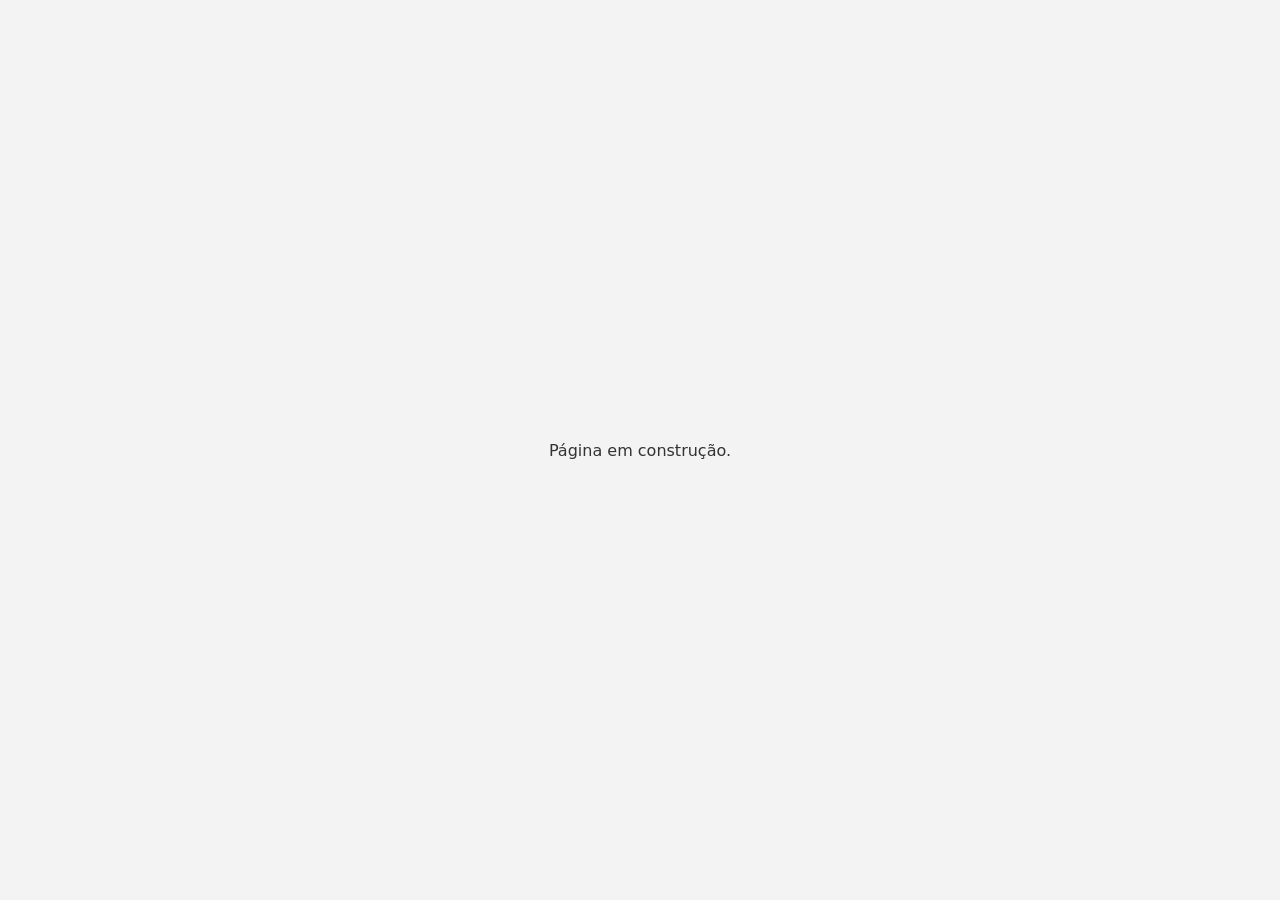
==== index.html @ 7079438d "Início da página de vendas Co-Authored-By: Claude Opus 5.5 <noreply@anthropic.com>" ====
<!doctype html><html lang="pt-BR"><head><meta charset="utf-8"><meta name="viewport" content="width=device-width,initial-scale=1"><meta name="robots" content="noindex"><title>Em breve</title><style>body{font-family:system-ui,sans-serif;display:grid;place-items:center;min-height:100vh;margin:0;background:#f3f3f3;color:#333}</style></head><body><p>Página em construção.</p></body></html>
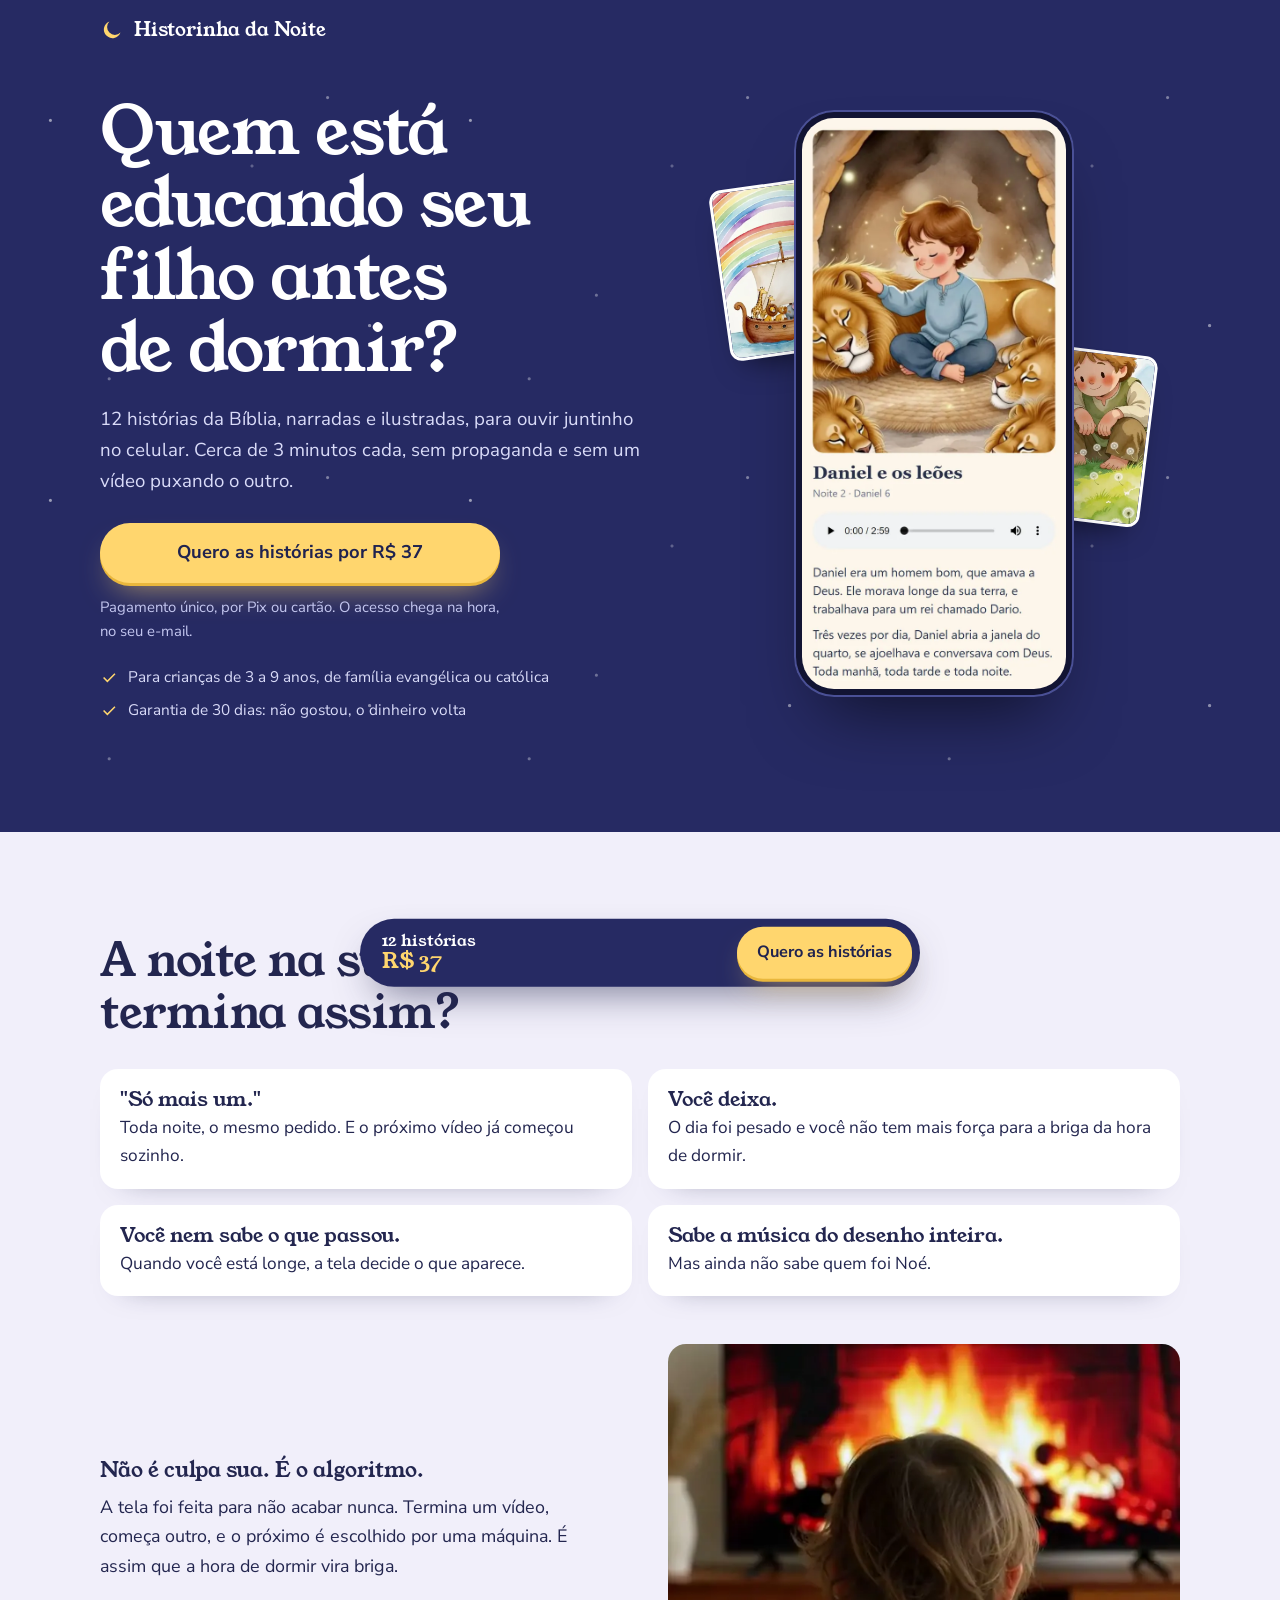
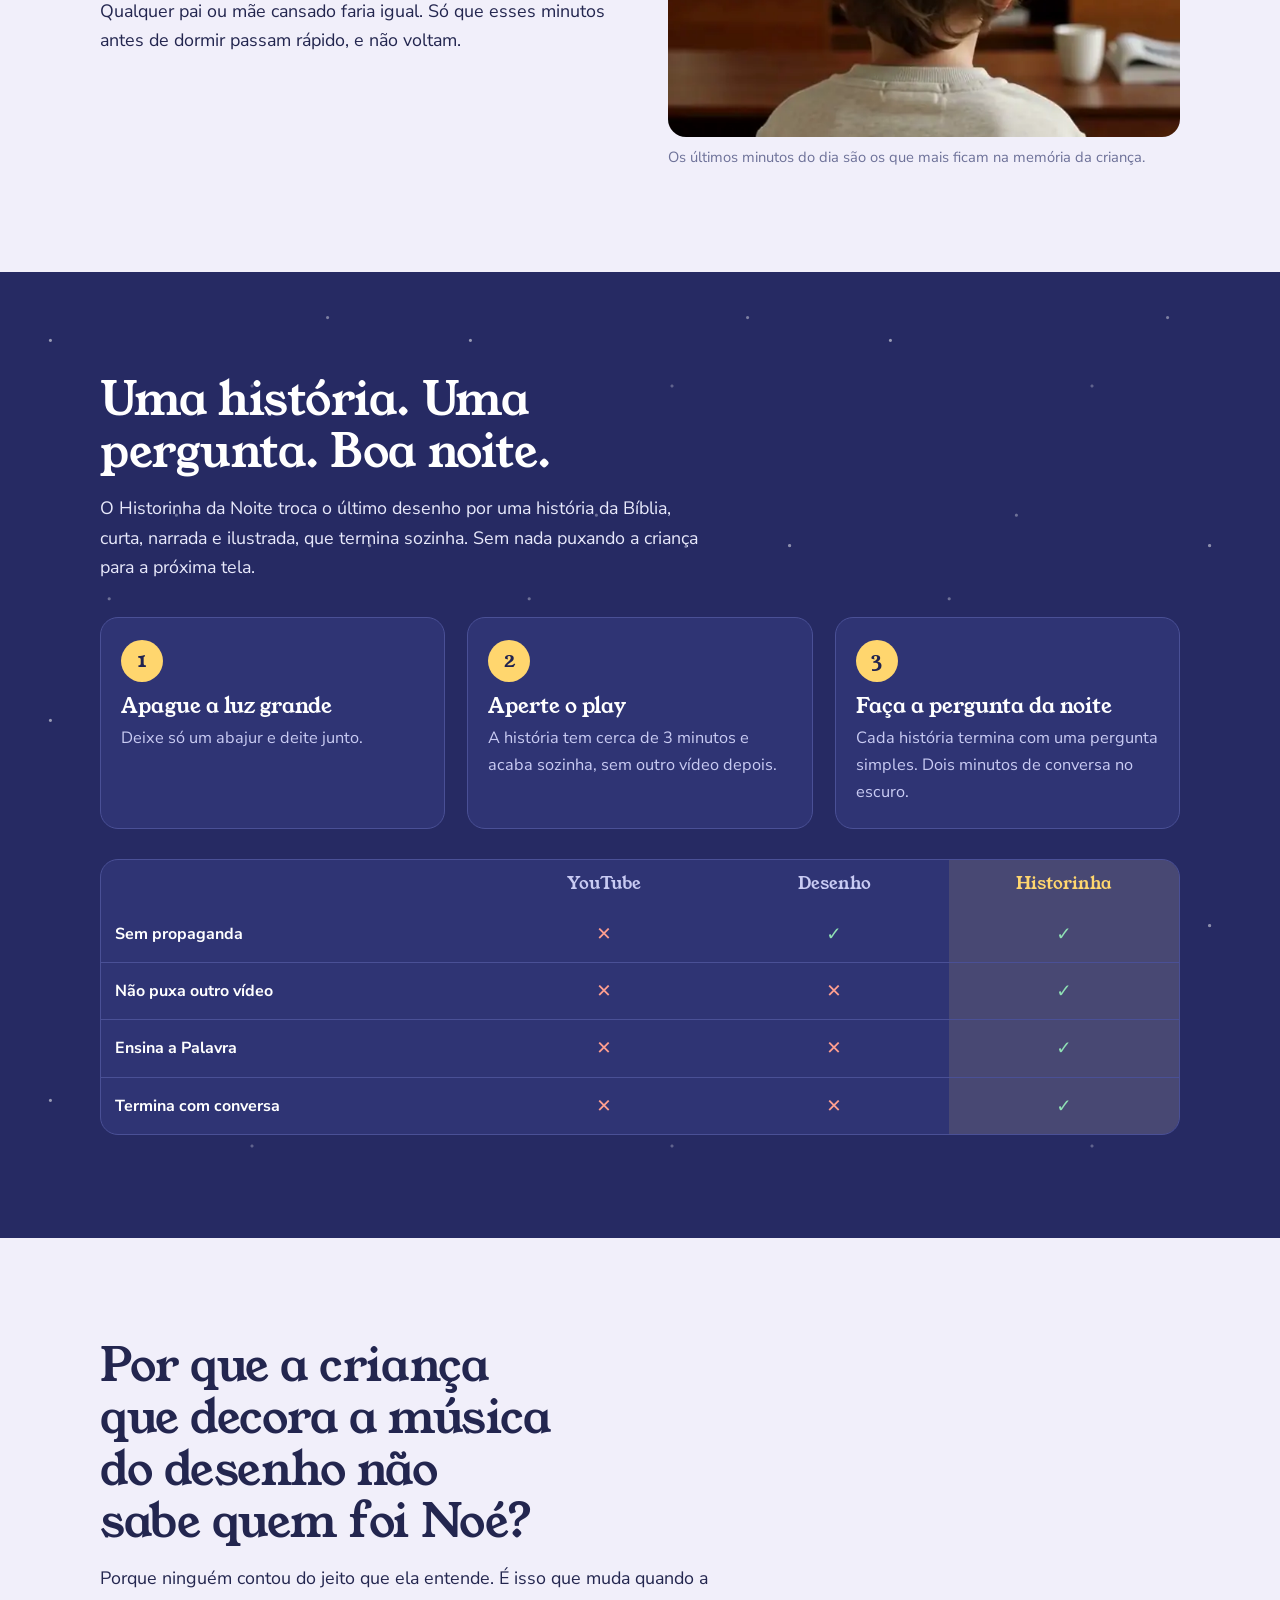
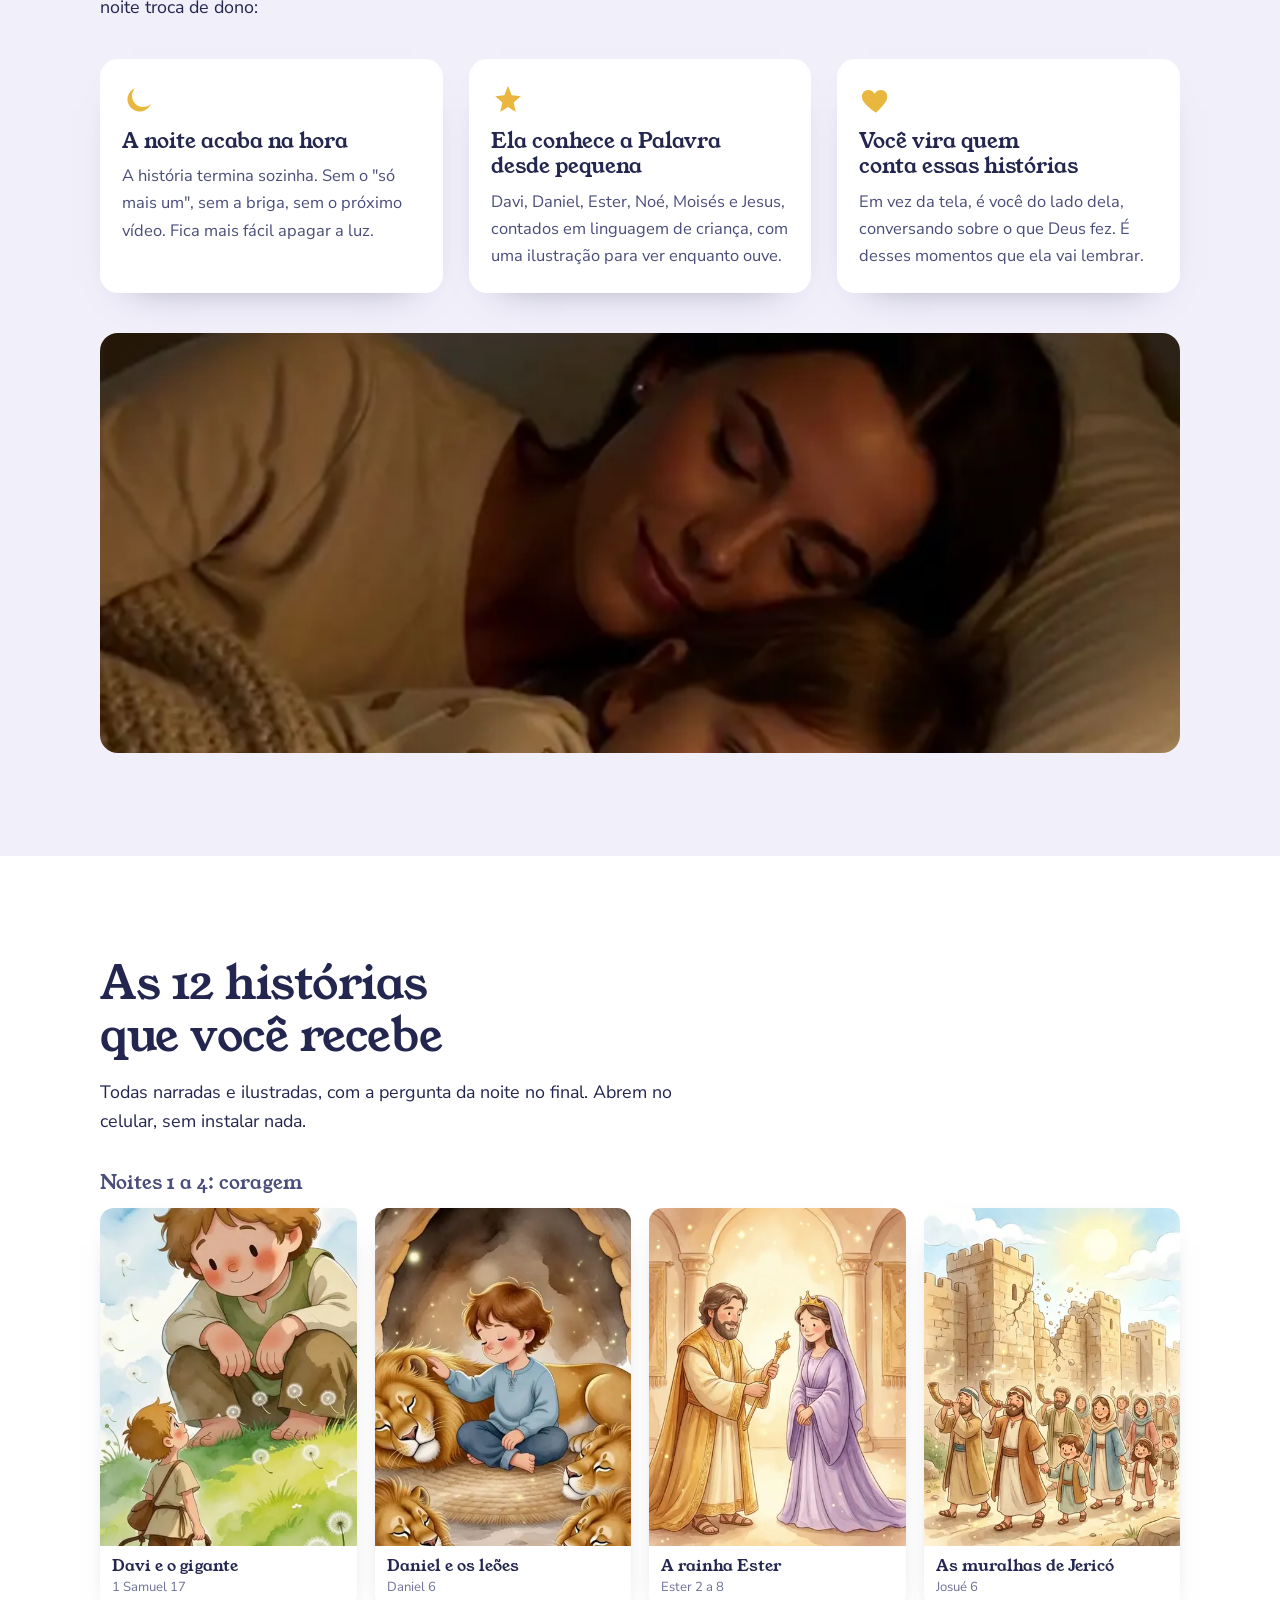
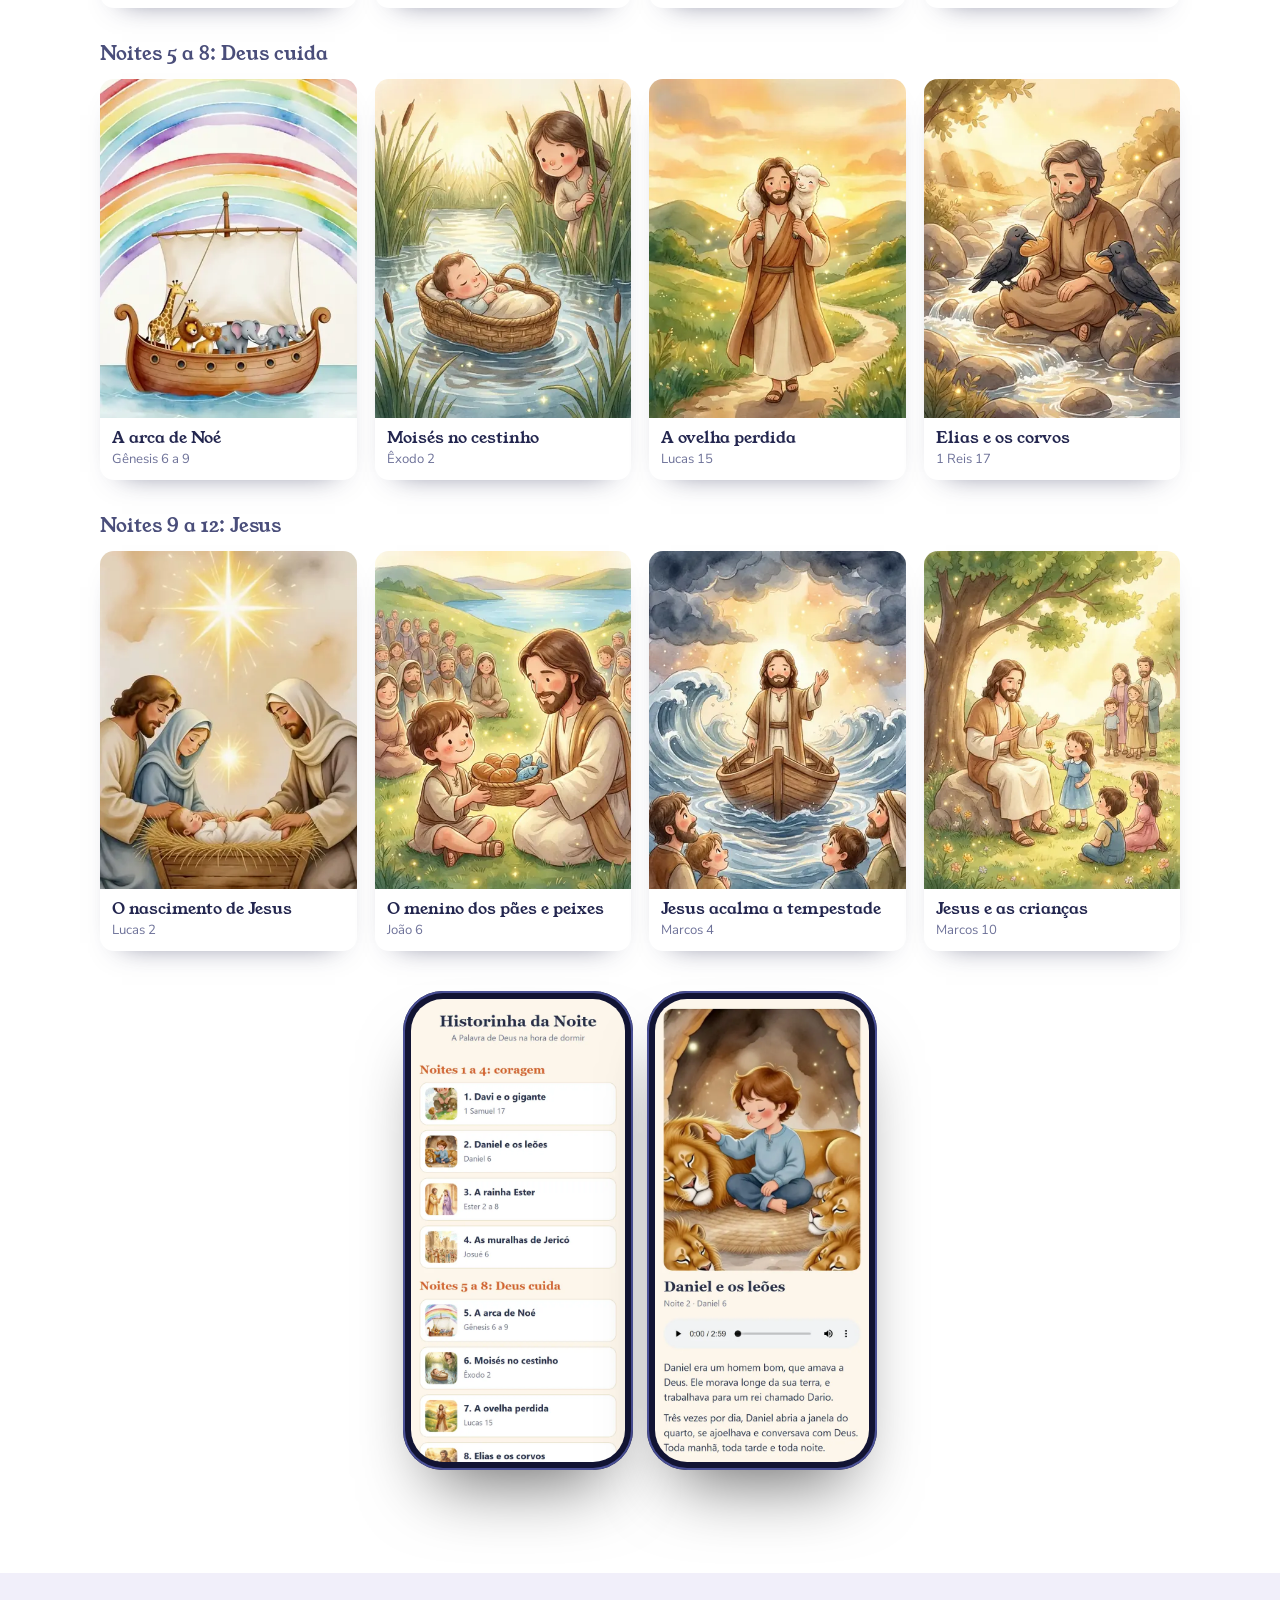
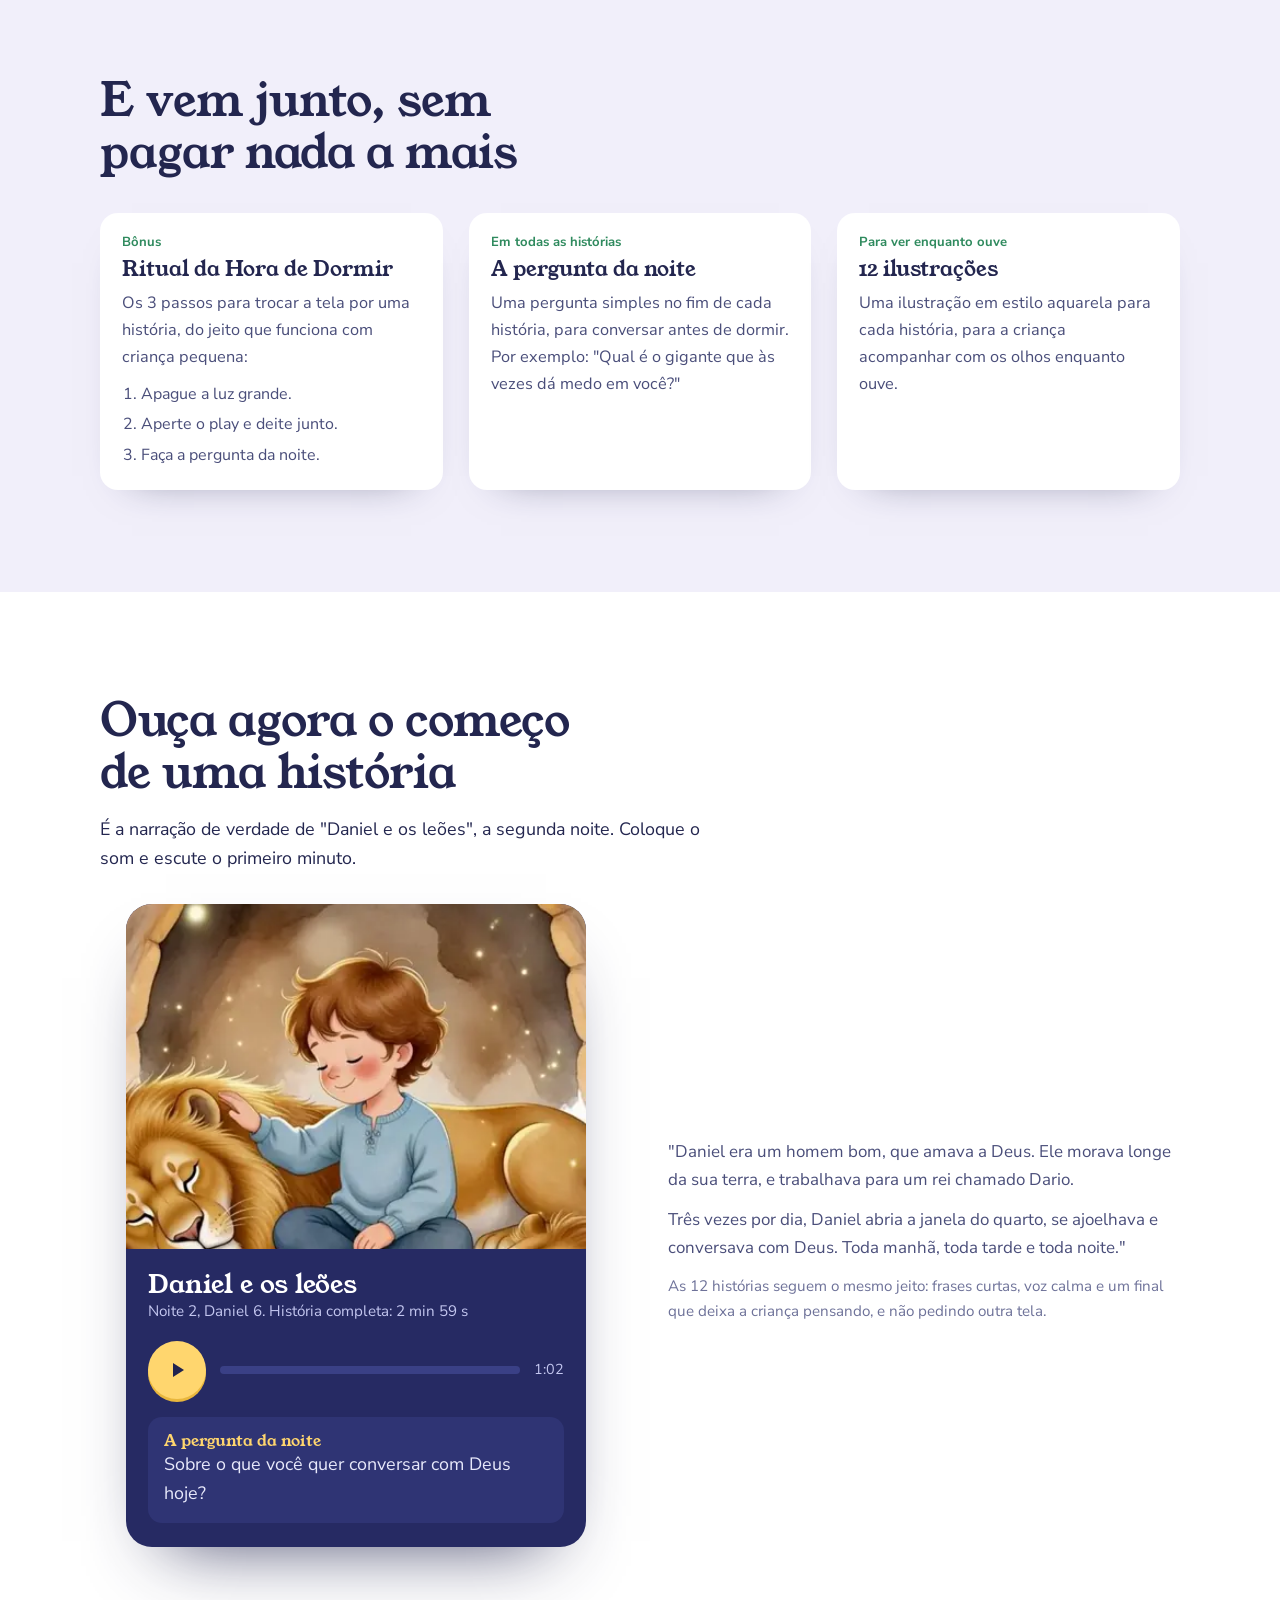
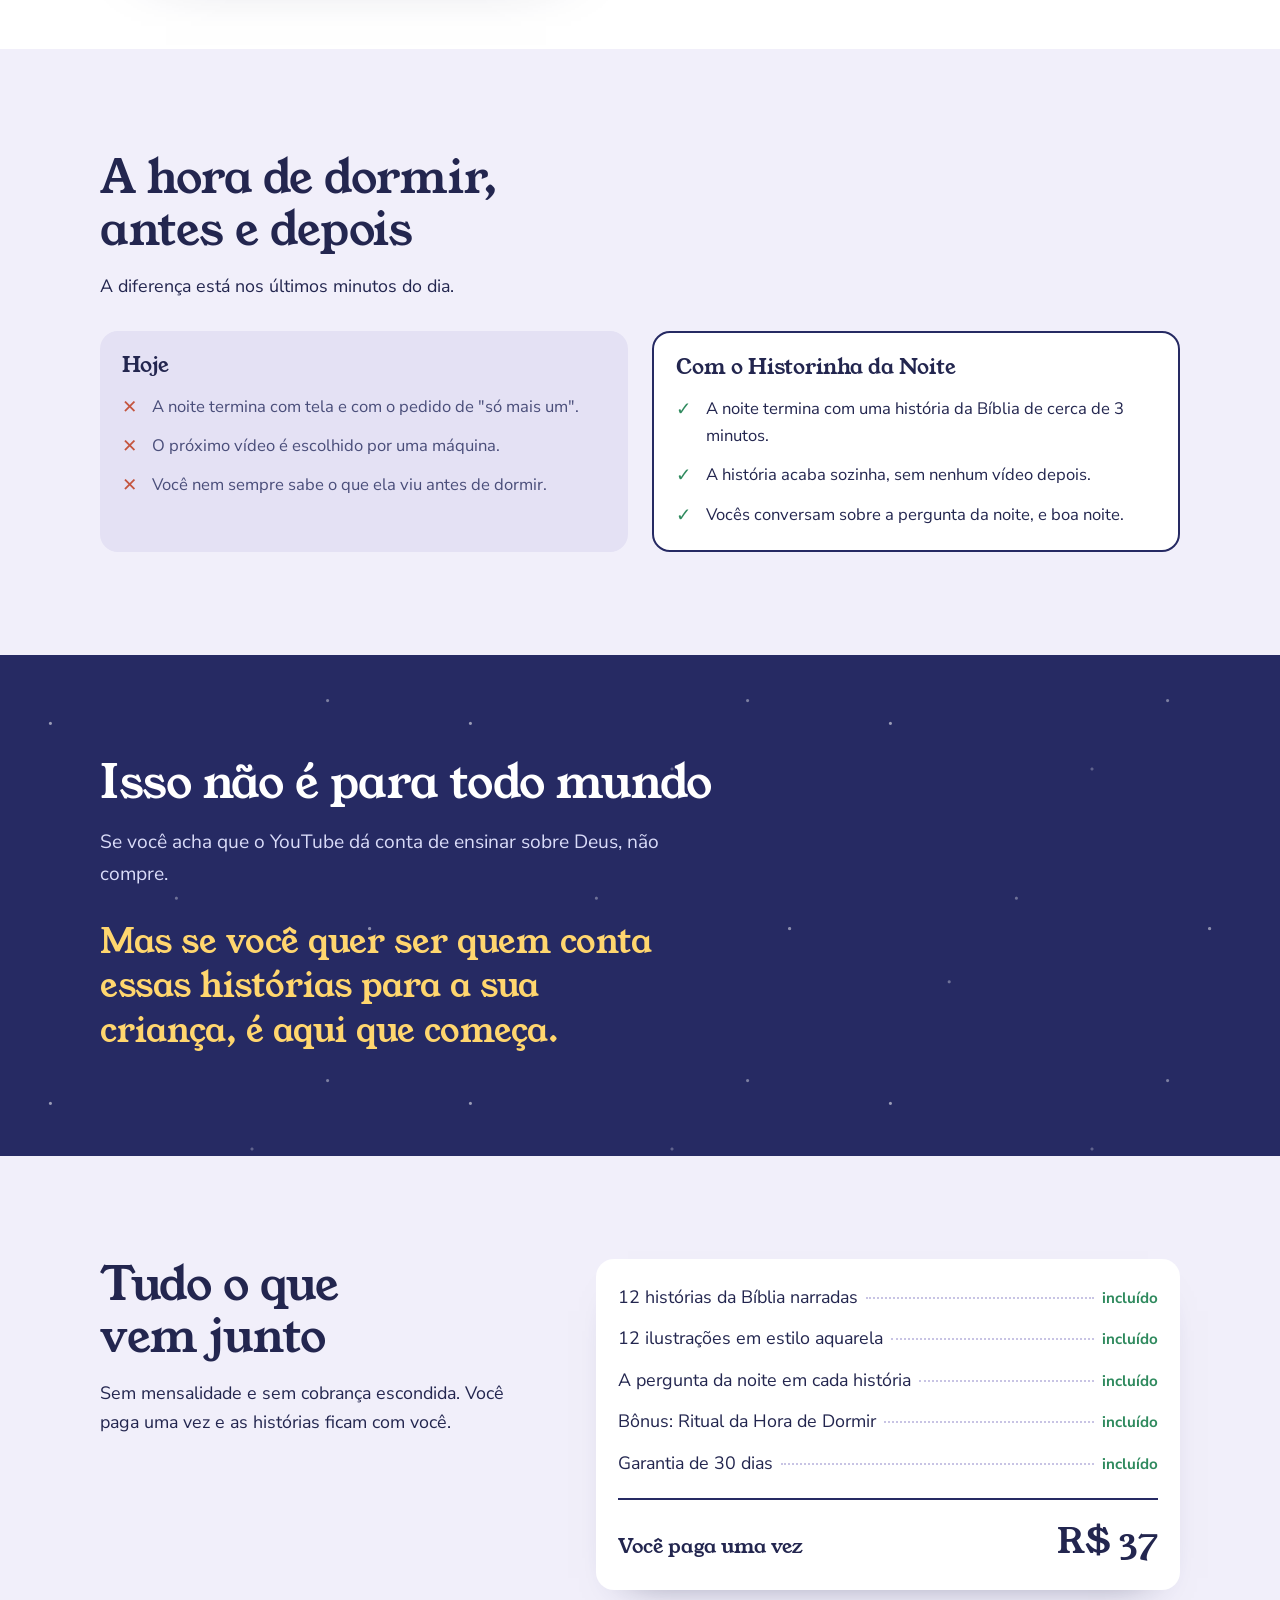
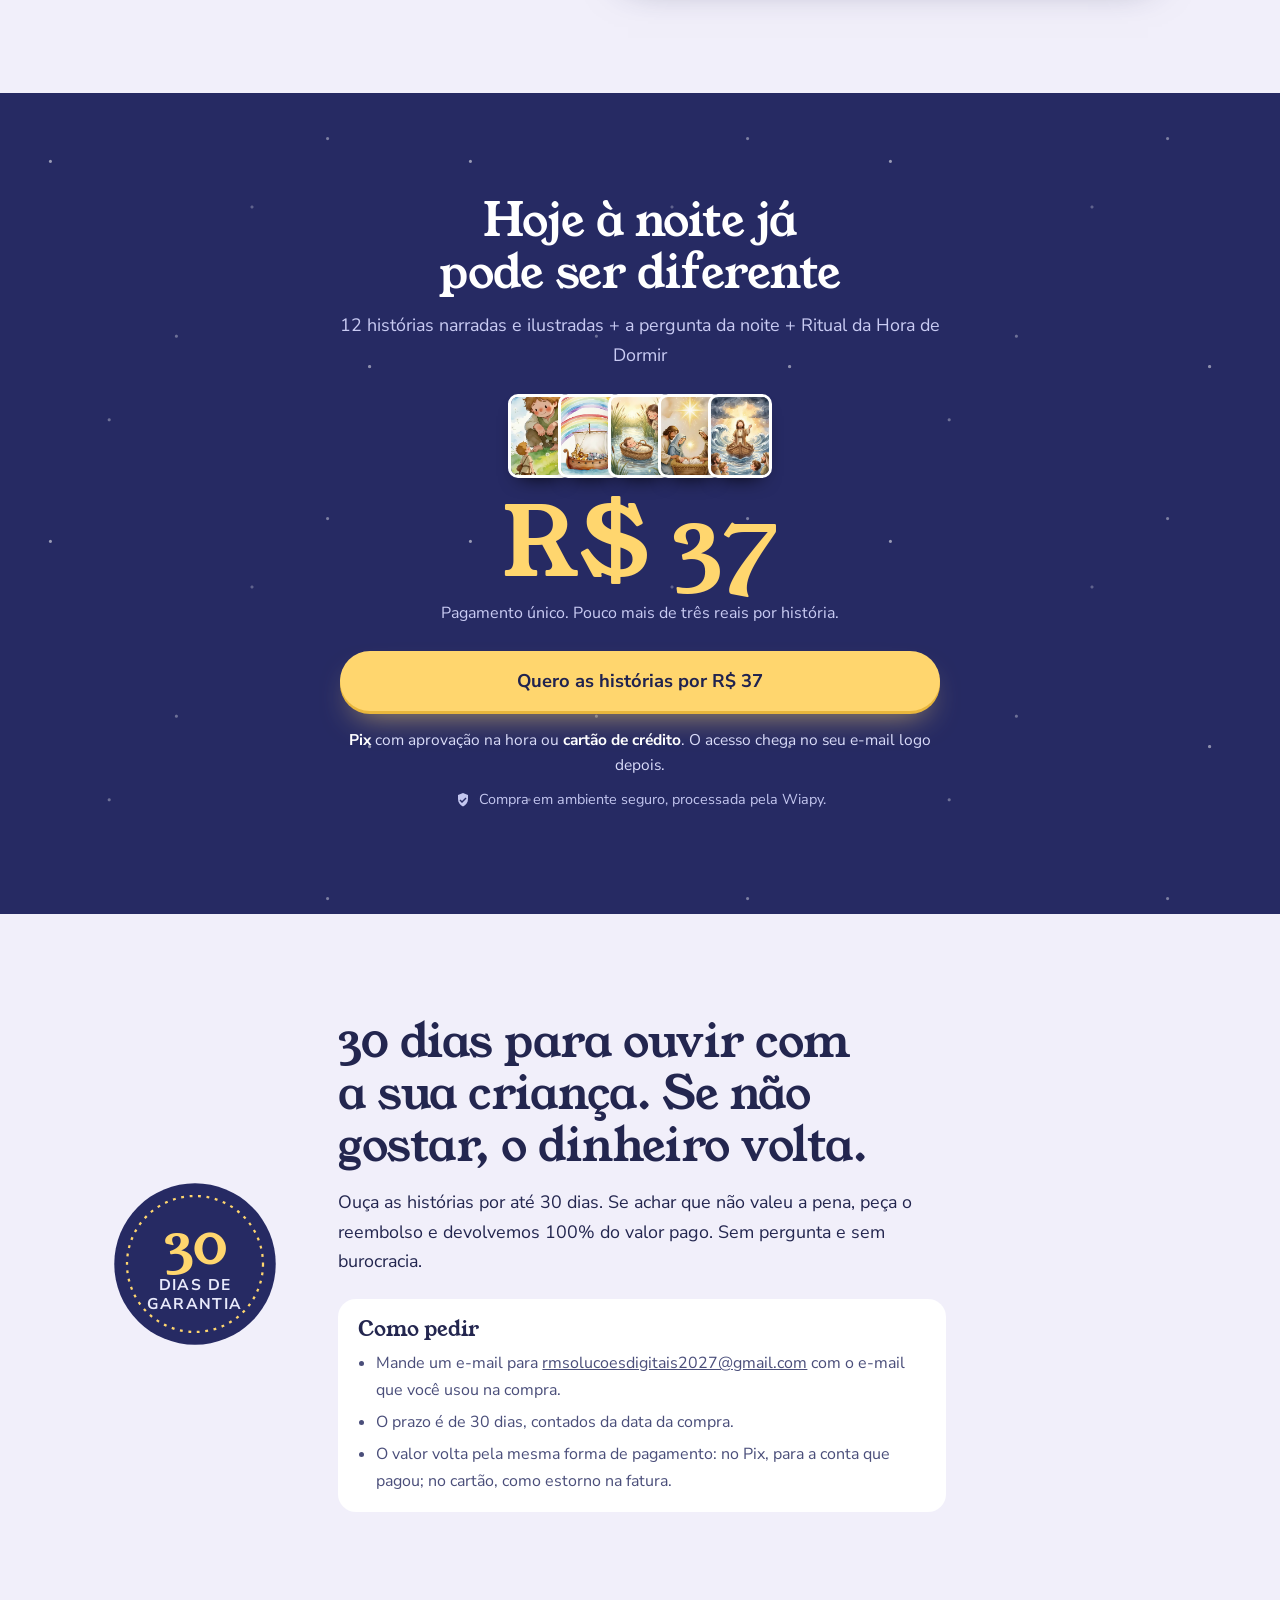
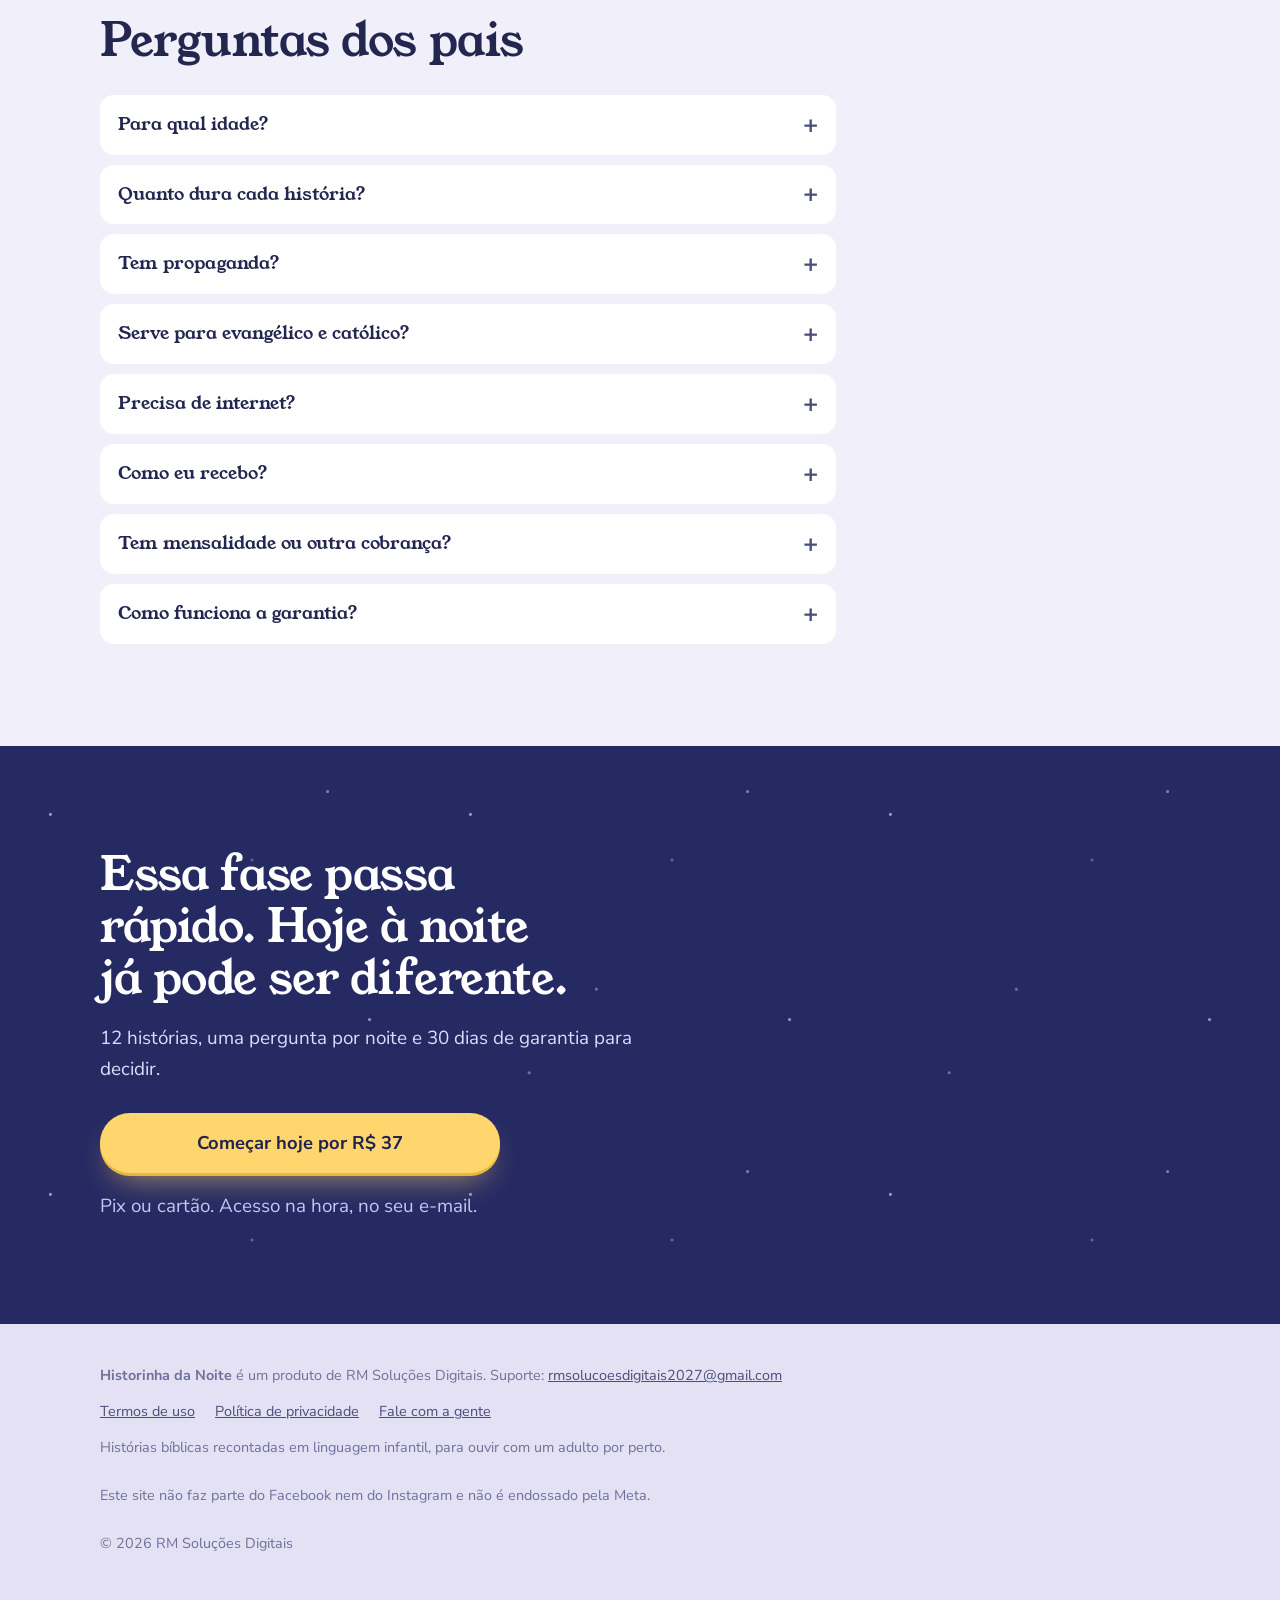
==== commit a585cb28: "Página de vendas: motor comum atualizado e página completa Co-Authored-By: Claude Opus 5.5 <noreply@" ====
--- a/index.html
+++ b/index.html
@@ -1 +1,378 @@
-<!doctype html><html lang="pt-BR"><head><meta charset="utf-8"><meta name="viewport" content="width=device-width,initial-scale=1"><meta name="robots" content="noindex"><title>Em breve</title><style>body{font-family:system-ui,sans-serif;display:grid;place-items:center;min-height:100vh;margin:0;background:#f3f3f3;color:#333}</style></head><body><p>Página em construção.</p></body></html>
+<!doctype html>
+<html lang="pt-BR">
+<head>
+<meta charset="utf-8">
+<meta name="viewport" content="width=device-width, initial-scale=1, viewport-fit=cover">
+<title>Historinha da Noite: histórias da Bíblia narradas para ouvir antes de dormir</title>
+<meta name="description" content="Quem está educando seu filho antes de dormir? 12 histórias da Bíblia narradas e ilustradas, para ouvir juntinho no celular. Sem propaganda e sem um vídeo puxando o outro.">
+<meta name="robots" content="noindex">
+<meta name="theme-color" content="#262a63">
+<link rel="canonical" href="https://colecao.historinhadanoite.online/">
+<meta property="og:type" content="website">
+<meta property="og:url" content="https://colecao.historinhadanoite.online/">
+<meta property="og:title" content="Quem está educando seu filho antes de dormir?">
+<meta property="og:description" content="12 histórias da Bíblia narradas e ilustradas, para ouvir juntinho antes de dormir.">
+<meta property="og:image" content="https://colecao.historinhadanoite.online/img/compartilhar.jpg">
+<link rel="icon" href="data:image/svg+xml,%3Csvg xmlns='http://www.w3.org/2000/svg' viewBox='0 0 32 32'%3E%3Crect width='32' height='32' rx='16' fill='%23262a63'/%3E%3Cpath fill='%23ffd66e' d='M22 19.5A8.5 8.5 0 1 1 12.5 9a6.8 6.8 0 0 0 9.5 10.5z'/%3E%3C/svg%3E">
+<link rel="preload" href="fontes/young-serif-400-normal.woff2" as="font" type="font/woff2" crossorigin>
+<link rel="preload" href="fontes/nunito-sans-normal.woff2" as="font" type="font/woff2" crossorigin>
+<style>@font-face {font-family: 'Nunito Sans';font-style: normal;font-weight: 400 700;font-stretch: 100%;font-display: swap;src: url(fontes/nunito-sans-normal.woff2) format('woff2');unicode-range: U+0000-00FF, U+0131, U+0152-0153, U+02BB-02BC, U+02C6, U+02DA, U+02DC, U+0304, U+0308, U+0329, U+2000-206F, U+20AC, U+2122, U+2191, U+2193, U+2212, U+2215, U+FEFF, U+FFFD;}@font-face {font-family: 'Young Serif';font-style: normal;font-weight: 400;font-display: swap;src: url(fontes/young-serif-400-normal.woff2) format('woff2');unicode-range: U+0000-00FF, U+0131, U+0152-0153, U+02BB-02BC, U+02C6, U+02DA, U+02DC, U+0304, U+0308, U+0329, U+2000-206F, U+20AC, U+2122, U+2191, U+2193, U+2212, U+2215, U+FEFF, U+FFFD;}*,*::before,*::after{box-sizing:border-box}html{-webkit-text-size-adjust:100%;text-size-adjust:100%}body{margin:0;text-rendering:optimizeLegibility;-webkit-font-smoothing:antialiased}img,video,svg{display:block;max-width:100%;height:auto}h1,h2,h3,h4,p,figure,blockquote,ul,ol{margin:0}ul[role=list],ol[role=list]{list-style:none;padding:0}a{color:inherit}a[href^="mailto:"]{overflow-wrap:anywhere}button{font:inherit;color:inherit;cursor:pointer}:focus-visible{outline:3px solid var(--foco,#1d4ed8);outline-offset:3px}.so-leitor{position:absolute!important;width:1px;height:1px;overflow:hidden;clip:rect(0 0 0 0);white-space:nowrap}.pular{position:absolute;left:12px;top:-60px;z-index:50;padding:10px 14px;background:#fff;color:#000;border-radius:6px}.pular:focus{top:12px}html:not(.revisao) [data-pendente]{display:none!important}.revisao [data-pendente]{position:relative;outline:2px dashed #e11d48;outline-offset:6px}.revisao [data-pendente]::before{content:"ESPAÇO RESERVADO \2022  " attr(data-pendente);display:block;font:700 13px/1.35 system-ui,sans-serif;letter-spacing:0;text-transform:none;color:#fff;background:#e11d48;padding:7px 10px;margin:0 0 12px;border-radius:4px;text-align:left}.aviso-revisao{position:sticky;top:0;z-index:60;background:#e11d48;color:#fff;font:600 14px/1.35 system-ui,sans-serif;padding:10px 16px;text-align:center}.aviso-revisao code{background:#0002;padding:1px 5px;border-radius:3px}.barra-compra{position:fixed;left:0;right:0;bottom:0;z-index:40;padding:10px 16px calc(10px + env(safe-area-inset-bottom));transform:translateY(110%);visibility:hidden;transition:transform .28s ease,visibility 0s linear .28s;pointer-events:none}.barra-compra.visivel{transform:none;visibility:visible;transition:transform .28s ease;pointer-events:auto}.captura-inteira .barra-compra{display:none}.no-js .barra-compra,html:not(.js) .barra-compra{display:none}.js [data-revela]{opacity:0;transform:translateY(14px);transition:opacity .6s ease,transform .6s ease}.js [data-revela].visto{opacity:1;transform:none}[data-carrossel] .trilho{display:flex;gap:16px;overflow-x:auto;scroll-snap-type:x mandatory;-webkit-overflow-scrolling:touch;scrollbar-width:none;overscroll-behavior-x:contain}[data-carrossel] .trilho::-webkit-scrollbar{display:none}[data-carrossel] .trilho>*{scroll-snap-align:start;flex:none}details>summary{list-style:none;cursor:pointer}details>summary::-webkit-details-marker{display:none}@media (prefers-reduced-motion:reduce){*,*::before,*::after{animation-duration:.01ms!important;animation-iteration-count:1!important;transition-duration:.01ms!important;scroll-behavior:auto!important}.js [data-revela]{opacity:1;transform:none}}:root{--anil:#262a63; --anil-2:#2f3474; --anil-3:#3a4086; --anil-linha:#4a5096; --lua:#ffd66e; --lua-2:#e9b73d; --lua-txt:#20234f;--lavanda:#f1effa; --lavanda-2:#e4e1f4; --branco:#ffffff; --tinta:#23264f; --tinta-2:#4a4e7a; --suave:#6e7299; --linha:#dcd9ee;--folha:#2f8a5e; --rosa:#f2b8a6; --foco:#e9b73d;--f-tit:'Young Serif',Georgia,'Times New Roman',serif;--f-txt:'Nunito Sans',system-ui,-apple-system,'Segoe UI',Roboto,sans-serif;--raio:18px;}html{scroll-behavior:smooth;scroll-padding-top:12px}body{background:var(--lavanda);color:var(--tinta);font:400 1.12rem/1.65 var(--f-txt)}.miolo{width:min(1080px,100% - 40px);margin-inline:auto}.texto{max-width:38rem}h1,h2,h3{font-family:var(--f-tit);font-weight:400;color:var(--tinta);text-wrap:balance}h1{font-size:clamp(2.3rem,1.4rem + 4.2vw,4.2rem);line-height:1.08;letter-spacing:-.015em}h2{font-size:clamp(1.85rem,1.25rem + 2.7vw,2.9rem);line-height:1.12;letter-spacing:-.01em}h3{font-size:1.32rem;line-height:1.2}p+p{margin-top:.85em}b,strong{font-weight:700}.faixa{padding-block:clamp(60px,8vw,108px)}.noite{background-color:var(--anil);color:#e8e9fb;background-image:radial-gradient(circle at 12% 18%,#fff8 0 1px,transparent 2px),radial-gradient(circle at 78% 12%,#fff6 0 1px,transparent 2px),radial-gradient(circle at 42% 64%,#fff5 0 1px,transparent 2px),radial-gradient(circle at 88% 72%,#fff7 0 1.2px,transparent 2px),radial-gradient(circle at 26% 86%,#fff5 0 1px,transparent 2px),radial-gradient(circle at 60% 30%,#fff4 0 1px,transparent 2px);background-size:420px 380px}.noite h1,.noite h2,.noite h3{color:#fff}.branca{background:var(--branco)}.botao{display:inline-flex;align-items:center;justify-content:center;min-height:60px;padding:16px 30px;border-radius:999px;background:var(--lua);color:var(--lua-txt);font:700 1.15rem/1.1 var(--f-txt);text-decoration:none;text-align:center;box-shadow:0 3px 0 var(--lua-2),0 16px 32px -14px rgba(255,214,110,.7);transition:background-color .15s ease,transform .15s ease}.botao:hover{background:#ffdf86;transform:translateY(-1px)}.botao:active{transform:translateY(1px)}.botao.largo{display:flex;width:100%}.micro{margin-top:12px;font-size:.93rem;color:var(--suave)}.noite .micro{color:#c3c6ef}.topo{background:var(--anil);padding-top:18px}.marca{display:inline-flex;align-items:center;gap:10px;font:400 1.2rem/1 var(--f-tit);color:#fff;text-decoration:none}.marca svg{width:24px;height:24px}.heroi-faixa{padding-bottom:80px}.heroi{display:grid;gap:44px;padding-top:28px}.heroi .lead{margin-top:18px;font-size:1.17rem;color:#d9dbf8;max-width:34rem}.heroi .acao{margin-top:26px;max-width:25rem}.selos{list-style:none;padding:0;margin-top:20px;display:grid;gap:8px;font-size:.96rem;color:#d9dbf8}.selos li{display:flex;gap:10px;align-items:flex-start}.selos svg{flex:none;width:18px;height:18px;margin-top:4px;color:var(--lua)}.heroi-lado{position:relative;display:flex;justify-content:center;padding-bottom:10px}.celular{position:relative;width:min(266px,70vw);padding:8px;border-radius:40px;background:#121433;box-shadow:inset 0 0 0 2px #4a5096,0 40px 70px -30px rgba(0,0,0,.6);z-index:2}.celular img{width:100%;border-radius:32px}.cartinha{position:absolute;width:min(132px,34vw);border-radius:12px;overflow:hidden;box-shadow:0 18px 30px -16px rgba(0,0,0,.6);border:3px solid #fff}.cartinha.c1{left:max(0px,calc(50% - 215px));top:12%;transform:rotate(-8deg)}.cartinha.c2{right:max(0px,calc(50% - 215px));top:40%;transform:rotate(7deg)}@media (min-width:900px){.heroi{grid-template-columns:1.05fr .95fr;align-items:center;padding-top:44px}.heroi-faixa{padding-bottom:110px}.celular{width:280px}}.cenas{list-style:none;padding:0;margin-top:30px;display:grid;gap:14px}@media (min-width:860px){.cenas{grid-template-columns:repeat(2,1fr);gap:16px}}.cenas li{background:var(--branco);border-radius:var(--raio);padding:18px 20px;font-size:1.08rem;box-shadow:0 14px 30px -26px rgba(35,38,79,.6)}.cenas li b{display:block;font:400 1.25rem/1.25 var(--f-tit);color:var(--tinta);margin-bottom:2px}.causa{display:grid;gap:34px;margin-top:48px;align-items:center}@media (min-width:860px){.causa{grid-template-columns:1fr 1fr;gap:56px}}.causa img{border-radius:var(--raio)}.causa figcaption{margin-top:8px;font-size:.92rem;color:var(--suave)}.ritual{display:grid;gap:16px;margin-top:34px;counter-reset:r}@media (min-width:860px){.ritual{grid-template-columns:repeat(3,1fr);gap:22px}}.ritual li{list-style:none;counter-increment:r;background:var(--anil-2);border:1px solid var(--anil-linha);border-radius:var(--raio);padding:22px 20px;color:#e8e9fb}.ritual li::before{content:counter(r);display:grid;place-items:center;width:42px;height:42px;border-radius:50%;background:var(--lua);color:var(--lua-txt);font:400 1.3rem/1 var(--f-tit);margin-bottom:12px}.ritual b{display:block;font:400 1.3rem/1.2 var(--f-tit);color:#fff}.ritual span{display:block;margin-top:6px;color:#c9cbf3;font-size:1.02rem}.comparar{width:100%;table-layout:fixed;margin-top:30px;border-collapse:separate;border-spacing:0;background:var(--anil-2);border:1px solid var(--anil-linha);border-radius:var(--raio);overflow:hidden;font-size:1rem;color:#e8e9fb}.comparar th,.comparar td{padding:13px 10px;text-align:center;border-bottom:1px solid var(--anil-linha)}.comparar tr:last-child>*{border-bottom:0}.comparar thead th:first-child{width:36%}.comparar th[scope=row]{text-align:left;padding-left:14px;font-weight:700;color:#fff}.comparar thead th{font:400 1.05rem/1.2 var(--f-tit);color:#c9cbf3}.comparar .nosso{background:rgba(255,214,110,.12)}.comparar thead .nosso{color:var(--lua)}.comparar .s{color:#8fe0b4;font-weight:700;font-size:1.15rem}.comparar .n{color:#ff9f8f;font-weight:700;font-size:1.15rem}@media (max-width:560px){.comparar,.comparar tbody{display:block}.comparar thead{display:none}.comparar tr{display:grid;grid-template-columns:repeat(3,1fr);border-bottom:1px solid var(--anil-linha)}.comparar tr:last-child{border-bottom:0}.comparar th[scope=row]{grid-column:1/-1;border-bottom:0;padding:14px 14px 2px;font-size:1rem}.comparar td{border-bottom:0;padding:6px 4px 14px;display:flex;flex-direction:column;align-items:center;gap:2px}.comparar td::after{content:attr(data-r);font-size:.8rem;line-height:1.2;color:#c3c6ef}.comparar td.nosso{background:transparent}.comparar td.nosso::after{color:var(--lua);font-weight:700}}.ganhos{display:grid;gap:22px;margin-top:36px}@media (min-width:860px){.ganhos{grid-template-columns:repeat(3,1fr);gap:26px}}.ganho{background:var(--branco);border-radius:var(--raio);padding:24px 22px;box-shadow:0 18px 40px -32px rgba(35,38,79,.6)}.ganho .lua{display:block;width:34px;height:34px;margin-bottom:12px}.ganho p{margin-top:8px;color:var(--tinta-2);font-size:1.03rem}.foto-larga{margin-top:40px;border-radius:var(--raio);overflow:hidden}.foto-larga img{width:100%;max-height:420px;object-fit:cover}.estante h3.grupo{margin-top:34px;font-size:1.2rem;color:var(--tinta-2)}.livros{list-style:none;padding:0;margin-top:14px;display:grid;grid-template-columns:repeat(2,1fr);gap:14px}@media (min-width:760px){.livros{grid-template-columns:repeat(4,1fr);gap:18px}}.livros li{background:var(--branco);border-radius:14px;overflow:hidden;box-shadow:0 14px 28px -22px rgba(35,38,79,.7)}.livros img{width:100%;aspect-ratio:420/554;object-fit:cover}.livros p{padding:10px 12px 12px;font:400 1rem/1.25 var(--f-tit);color:var(--tinta)}.livros p small{display:block;margin-top:3px;font:400 .82rem/1.3 var(--f-txt);color:var(--suave)}.telas{display:flex;gap:14px;justify-content:center;flex-wrap:wrap;margin-top:40px}.telas .celular{width:min(230px,calc(50% - 8px))}.junto{display:grid;gap:22px;margin-top:34px}@media (min-width:860px){.junto{grid-template-columns:repeat(3,1fr);gap:26px}}.junto article{background:var(--branco);border-radius:var(--raio);padding:22px;box-shadow:0 18px 40px -32px rgba(35,38,79,.6)}.junto h3 small{display:block;font:700 .82rem/1.2 var(--f-txt);color:var(--folha);margin-bottom:6px}.junto p{margin-top:8px;color:var(--tinta-2);font-size:1.02rem}.junto ol{margin-top:10px;padding-left:1.2em;display:grid;gap:4px;color:var(--tinta-2);font-size:1rem}.vaga{min-height:150px;border:2px dashed #b9b4dc;border-radius:var(--raio);display:grid;place-items:center;text-align:center;padding:14px;color:var(--suave);font-size:.95rem;background:#f8f7fd}.amostra .grade{display:grid;gap:34px;margin-top:30px;align-items:center}@media (min-width:900px){.amostra .grade{grid-template-columns:1fr 1fr;gap:56px}}.cartao-historia{background:var(--anil);color:#e8e9fb;border-radius:26px;overflow:hidden;box-shadow:0 34px 70px -40px rgba(35,38,79,.9);max-width:460px;width:100%;margin-inline:auto}.cartao-historia img{width:100%;aspect-ratio:4/3;object-fit:cover;object-position:center 30%}.cartao-historia .corpo{padding:20px 22px 24px}.cartao-historia h3{color:#fff;font-size:1.6rem}.cartao-historia .ref{font-size:.95rem;color:#c3c6ef}.tocador{display:flex;align-items:center;gap:14px;margin-top:16px}.tocador button{flex:none;width:58px;height:58px;border-radius:50%;border:0;background:var(--lua);color:var(--lua-txt);display:grid;place-items:center;box-shadow:0 3px 0 var(--lua-2)}.tocador button svg{width:24px;height:24px}.tocador .barra{flex:1;height:8px;border-radius:8px;background:var(--anil-3);overflow:hidden}.tocador .barra i{display:block;height:100%;width:0;background:var(--lua);transition:width .25s linear}.tocador time{flex:none;font-size:.9rem;color:#c3c6ef;font-variant-numeric:tabular-nums}.pergunta-noite{margin-top:18px;background:var(--anil-2);border-radius:14px;padding:14px 16px}.pergunta-noite b{display:block;font:400 1rem/1.2 var(--f-tit);color:var(--lua)}.trecho{font-size:1.06rem;color:var(--tinta-2)}.trecho p{margin-top:12px}.trecho .nota{font-size:.95rem;color:var(--suave)}.compara-rotina{display:grid;gap:16px;margin-top:30px}@media (min-width:800px){.compara-rotina{grid-template-columns:1fr 1fr;gap:24px}}.coluna{border-radius:var(--raio);padding:22px}.coluna ul{list-style:none;padding:0;margin-top:14px;display:grid;gap:12px}.coluna li{padding-left:30px;position:relative;font-size:1.04rem}.coluna li::before{position:absolute;left:0;top:0;font:700 1.15rem/1.5 var(--f-txt)}.coluna.hoje{background:var(--lavanda-2);color:var(--tinta-2)}.coluna.hoje li::before{content:"\2715";color:#c4553f}.coluna.com{background:var(--branco);border:2px solid var(--anil)}.coluna.com li::before{content:"\2713";color:var(--folha)}.ad-reais{margin-top:30px}#antes-depois-lista{display:grid;gap:20px}.ad-fotos{display:grid;grid-template-columns:1fr 1fr;gap:8px}.ad-fotos div{position:relative}.ad-fotos img{border-radius:12px;width:100%}.ad-fotos span{position:absolute;left:8px;top:8px;background:#000a;color:#fff;font-size:.8rem;padding:2px 8px;border-radius:20px}.vagas{display:grid;gap:12px;grid-template-columns:repeat(auto-fit,minmax(220px,1fr))}#depoimentos-lista{display:grid;gap:18px;margin-top:28px;grid-template-columns:repeat(auto-fit,minmax(260px,1fr))}.dep{background:var(--branco);border-radius:var(--raio);padding:20px}.dep blockquote{margin:0}.dep figcaption{display:flex;align-items:center;gap:10px;margin-top:14px;font-weight:700;font-size:.95rem;color:var(--tinta-2)}.dep figcaption img{width:44px;height:44px;border-radius:50%;object-fit:cover}.dep-print img,.dep-video video{border-radius:12px;width:100%}.direto p{font-size:1.2rem;max-width:36rem;color:#d9dbf8}.direto p.forte{font:400 clamp(1.5rem,1.15rem + 1.6vw,2.15rem)/1.3 var(--f-tit);color:var(--lua)}.pilha .miolo{display:grid;gap:30px}@media (min-width:900px){.pilha .miolo{grid-template-columns:.85fr 1.15fr;gap:64px;align-items:start}}.conta{background:var(--branco);border-radius:var(--raio);padding:24px 22px;box-shadow:0 20px 40px -32px rgba(35,38,79,.6)}.conta ul{list-style:none;padding:0;display:grid;gap:12px}.conta li{display:flex;align-items:baseline;gap:8px}.conta li i{flex:1 1 20px;border-bottom:2px dotted #c8c4e4;transform:translateY(-4px)}.conta li em{flex:none;font-style:normal;font-weight:700;color:var(--folha);font-size:.95rem}.conta .total{display:flex;justify-content:space-between;align-items:baseline;margin-top:20px;padding-top:16px;border-top:2px solid var(--anil);font:400 1.25rem var(--f-tit)}.conta .total strong{font-weight:400;font-size:2.2rem}.caixa-oferta{max-width:600px;margin-inline:auto;text-align:center}.caixa-oferta .inclui{margin-top:12px;color:#c9cbf3}.miniaturas{display:flex;justify-content:center;margin-top:24px}.miniaturas img{width:64px;height:84px;object-fit:cover;border-radius:10px;border:3px solid #fff;margin-left:-14px;box-shadow:0 10px 20px -12px #000}.miniaturas img:first-child{margin-left:0}.preco{margin-top:18px;font:400 clamp(4.2rem,3rem + 6vw,6rem)/1 var(--f-tit);color:var(--lua)}.preco small{display:block;margin-top:10px;font:400 1rem/1.4 var(--f-txt);color:#c9cbf3}.caixa-oferta .botao{margin-top:26px}.pagamento{margin-top:16px;font-size:.97rem;color:#d9dbf8}.pagamento b{color:#fff}.seguro{display:flex;gap:8px;justify-content:center;align-items:center;margin-top:10px;font-size:.9rem;color:#c3c6ef}.seguro svg{width:16px;height:16px;flex:none}.contador{margin:28px auto 0;max-width:420px;border:1px solid var(--anil-linha);border-radius:14px;padding:14px}.contador p{font-size:.95rem;color:#c9cbf3}.contador .relogio{display:flex;justify-content:center;gap:10px;margin-top:8px}.contador .relogio div{min-width:62px}.contador .relogio b{display:block;font:400 2rem/1 var(--f-tit);color:#fff}.contador .relogio span{font-size:.78rem;color:#c3c6ef}.garantia .grade{display:grid;gap:28px;align-items:center}.garantia .grade>*{min-width:0}@media (min-width:800px){.garantia .grade{grid-template-columns:190px 1fr;gap:48px}}.selo{width:170px;height:170px;margin-inline:auto}.como-pedir{margin-top:22px;background:var(--branco);border-radius:var(--raio);padding:18px 20px;font-size:1rem}.como-pedir ul{margin-top:8px;padding-left:1.15em;display:grid;gap:6px;color:var(--tinta-2)}.perguntas .lista{margin-top:28px;max-width:46rem;display:grid;gap:10px}.perguntas details{background:var(--branco);border-radius:14px;padding:0 18px}.perguntas summary{position:relative;padding:18px 40px 18px 0;font:400 1.15rem/1.3 var(--f-tit);color:var(--tinta)}.perguntas summary::after{content:"+";position:absolute;right:0;top:50%;transform:translateY(-50%);font:700 1.6rem/1 var(--f-txt);color:var(--tinta-2);transition:transform .2s ease}.perguntas details[open] summary::after{transform:translateY(-50%) rotate(45deg)}.perguntas details p{padding:0 0 18px;color:var(--tinta-2)}.perguntas details[open] p{animation:abre .25s ease}@keyframes abre{from{opacity:0;transform:translateY(-4px)}to{opacity:1;transform:none}}.final h2{max-width:20ch}.final p{margin-top:18px;font-size:1.18rem;max-width:34rem;color:#d9dbf8}.final .acao{margin-top:28px;max-width:25rem}.rodape{padding:40px 0 120px;font-size:.9rem;color:var(--suave);background:var(--lavanda-2)}.rodape .miolo{display:grid;gap:12px}.rodape nav{display:flex;flex-wrap:wrap;gap:8px 20px}.rodape a{color:var(--tinta-2)}.rodape .aviso{max-width:52rem}.barra-compra .dentro{display:flex;align-items:center;justify-content:space-between;gap:14px;max-width:560px;margin-inline:auto;background:var(--anil);border-radius:999px;padding:8px 8px 8px 22px;box-shadow:0 18px 40px -16px rgba(35,38,79,.7)}.barra-compra .nome{font:400 1rem/1.15 var(--f-tit);color:#fff}.barra-compra .nome span{display:block;font-size:1.3rem;color:var(--lua)}.barra-compra .botao{min-height:52px;padding:12px 20px;font-size:1.02rem}@media (max-width:359px){.barra-compra .nome{font-size:.86rem}.barra-compra .botao{padding:12px 14px;font-size:.95rem}}</style>
+<script src="https://cdn.utmify.com.br/scripts/utms/latest.js" data-utmify-prevent-xcod-sck data-utmify-prevent-subids async defer></script>
+<script src="dados.js" defer></script>
+<script src="pagina.js" defer></script>
+</head>
+<body>
+<a class="pular" href="#oferta">Pular para a oferta</a>
+
+<header class="topo">
+  <div class="miolo">
+    <a class="marca" href="#topo" aria-label="Historinha da Noite, voltar ao início">
+      <svg viewBox="0 0 24 24" aria-hidden="true"><path fill="#ffd66e" d="M20.5 14.6A8.6 8.6 0 1 1 9.4 3.5a6.9 6.9 0 0 0 11.1 11.1z"/></svg>
+      Historinha da Noite
+    </a>
+  </div>
+</header>
+
+<main id="topo">
+
+<!-- 1. PRIMEIRA DOBRA -->
+<section class="noite heroi-faixa" data-secao="topo" aria-labelledby="t-heroi">
+  <div class="miolo heroi">
+    <div>
+      <h1 id="t-heroi">Quem está educando seu filho antes de dormir?</h1>
+      <p class="lead">12 histórias da Bíblia, narradas e ilustradas, para ouvir juntinho no celular. Cerca de 3 minutos cada, sem propaganda e sem um vídeo puxando o outro.</p>
+      <div class="acao" data-barra="topo">
+        <a class="botao largo" data-onde="topo" href="https://pay.wiapy.com/Av14LQR7BrhL">Quero as histórias por R$ 37</a>
+        <p class="micro">Pagamento único, por Pix ou cartão. O acesso chega na hora, no seu e-mail.</p>
+      </div>
+      <ul class="selos" role="list">
+        <li><svg viewBox="0 0 20 20" aria-hidden="true"><path fill="currentColor" d="M8.2 13.6 4.6 10l-1.2 1.2 4.8 4.8 9-9-1.2-1.2z"/></svg><span>Para crianças de 3 a 9 anos, de família evangélica ou católica</span></li>
+        <li><svg viewBox="0 0 20 20" aria-hidden="true"><path fill="currentColor" d="M8.2 13.6 4.6 10l-1.2 1.2 4.8 4.8 9-9-1.2-1.2z"/></svg><span>Garantia de 30 dias: não gostou, o dinheiro volta</span></li>
+      </ul>
+    </div>
+    <div class="heroi-lado">
+      <img class="cartinha c1" src="img/h-noe.webp" width="420" height="554" alt="" decoding="async">
+      <div class="celular"><img src="img/tela-historia.webp" width="600" height="1298" alt="Tela da história Daniel e os leões, com a ilustração e o botão de ouvir" fetchpriority="high" decoding="async"></div>
+      <img class="cartinha c2" src="img/h-davi.webp" width="420" height="554" alt="" decoding="async">
+    </div>
+  </div>
+</section>
+
+<!-- 2. IDENTIFICAÇÃO -->
+<section class="faixa" data-secao="identificacao" aria-labelledby="t-cenas">
+  <div class="miolo">
+    <div class="texto"><h2 id="t-cenas">A noite na sua casa termina assim?</h2></div>
+    <ul class="cenas" role="list">
+      <li><b>"Só mais um."</b>Toda noite, o mesmo pedido. E o próximo vídeo já começou sozinho.</li>
+      <li><b>Você deixa.</b>O dia foi pesado e você não tem mais força para a briga da hora de dormir.</li>
+      <li><b>Você nem sabe o que passou.</b>Quando você está longe, a tela decide o que aparece.</li>
+      <li><b>Sabe a música do desenho inteira.</b>Mas ainda não sabe quem foi Noé.</li>
+    </ul>
+    <div class="causa">
+      <div class="texto">
+        <h3>Não é culpa sua. É o algoritmo.</h3>
+        <p style="margin-top:10px">A tela foi feita para não acabar nunca. Termina um vídeo, começa outro, e o próximo é escolhido por uma máquina. É assim que a hora de dormir vira briga.</p>
+        <p>Qualquer pai ou mãe cansado faria igual. Só que esses minutos antes de dormir passam rápido, e não voltam.</p>
+      </div>
+      <figure data-revela>
+        <img src="img/tela-tv.webp" width="672" height="516" alt="Criança de costas, sozinha na frente da televisão" loading="lazy" decoding="async">
+        <figcaption>Os últimos minutos do dia são os que mais ficam na memória da criança.</figcaption>
+      </figure>
+    </div>
+  </div>
+</section>
+
+<!-- 3. SOLUÇÃO E MECANISMO -->
+<section class="faixa noite" data-secao="mecanismo" aria-labelledby="t-ritual">
+  <div class="miolo">
+    <div class="texto">
+      <h2 id="t-ritual">Uma história. Uma pergunta. Boa noite.</h2>
+      <p style="margin-top:16px">O Historinha da Noite troca o último desenho por uma história da Bíblia, curta, narrada e ilustrada, que termina sozinha. Sem nada puxando a criança para a próxima tela.</p>
+    </div>
+    <ol class="ritual" role="list">
+      <li><b>Apague a luz grande</b><span>Deixe só um abajur e deite junto.</span></li>
+      <li><b>Aperte o play</b><span>A história tem cerca de 3 minutos e acaba sozinha, sem outro vídeo depois.</span></li>
+      <li><b>Faça a pergunta da noite</b><span>Cada história termina com uma pergunta simples. Dois minutos de conversa no escuro.</span></li>
+    </ol>
+    <table class="comparar">
+      <caption class="so-leitor">Comparação entre YouTube, desenho e Historinha da Noite</caption>
+      <thead><tr><th scope="col"><span class="so-leitor">O que conta</span></th><th scope="col">YouTube</th><th scope="col">Desenho</th><th scope="col" class="nosso">Historinha</th></tr></thead>
+      <tbody>
+        <tr><th scope="row">Sem propaganda</th><td data-r="YouTube"><span class="n" aria-label="não">✕</span></td><td data-r="Desenho"><span class="s" aria-label="sim">✓</span></td><td class="nosso" data-r="Historinha"><span class="s" aria-label="sim">✓</span></td></tr>
+        <tr><th scope="row">Não puxa outro vídeo</th><td data-r="YouTube"><span class="n" aria-label="não">✕</span></td><td data-r="Desenho"><span class="n" aria-label="não">✕</span></td><td class="nosso" data-r="Historinha"><span class="s" aria-label="sim">✓</span></td></tr>
+        <tr><th scope="row">Ensina a Palavra</th><td data-r="YouTube"><span class="n" aria-label="não">✕</span></td><td data-r="Desenho"><span class="n" aria-label="não">✕</span></td><td class="nosso" data-r="Historinha"><span class="s" aria-label="sim">✓</span></td></tr>
+        <tr><th scope="row">Termina com conversa</th><td data-r="YouTube"><span class="n" aria-label="não">✕</span></td><td data-r="Desenho"><span class="n" aria-label="não">✕</span></td><td class="nosso" data-r="Historinha"><span class="s" aria-label="sim">✓</span></td></tr>
+      </tbody>
+    </table>
+  </div>
+</section>
+
+<!-- 4. BENEFÍCIOS E TRANSFORMAÇÃO -->
+<section class="faixa" data-secao="beneficios" aria-labelledby="t-ganhos">
+  <div class="miolo">
+    <div class="texto">
+      <h2 id="t-ganhos">Por que a criança que decora a música do desenho não sabe quem foi Noé?</h2>
+      <p style="margin-top:16px">Porque ninguém contou do jeito que ela entende. É isso que muda quando a noite troca de dono:</p>
+    </div>
+    <div class="ganhos">
+      <div class="ganho"><svg class="lua" viewBox="0 0 24 24" aria-hidden="true"><path fill="#e9b73d" d="M20.5 14.6A8.6 8.6 0 1 1 9.4 3.5a6.9 6.9 0 0 0 11.1 11.1z"/></svg><h3>A noite acaba na hora</h3><p>A história termina sozinha. Sem o "só mais um", sem a briga, sem o próximo vídeo. Fica mais fácil apagar a luz.</p></div>
+      <div class="ganho"><svg class="lua" viewBox="0 0 24 24" aria-hidden="true"><path fill="#e9b73d" d="M12 2l2.6 6.6L21 9.3l-5 4.4 1.5 6.8L12 17l-5.5 3.5L8 13.7 3 9.3l6.4-.7z"/></svg><h3>Ela conhece a Palavra desde pequena</h3><p>Davi, Daniel, Ester, Noé, Moisés e Jesus, contados em linguagem de criança, com uma ilustração para ver enquanto ouve.</p></div>
+      <div class="ganho"><svg class="lua" viewBox="0 0 24 24" aria-hidden="true"><path fill="#e9b73d" d="M12 21s-7-4.4-9.3-8.7C1 9 2.8 5 6.6 5c2 0 3.4 1.1 4.4 2.5C12 6.1 13.4 5 15.4 5 19.2 5 21 9 19.3 12.3 17 16.6 12 21 12 21z"/></svg><h3>Você vira quem conta essas histórias</h3><p>Em vez da tela, é você do lado dela, conversando sobre o que Deus fez. É desses momentos que ela vai lembrar.</p></div>
+    </div>
+    <figure class="foto-larga" data-revela><img src="img/mae-filho.webp" width="672" height="517" alt="Mãe e filho deitados juntos, ouvindo uma história na cama" loading="lazy" decoding="async"></figure>
+  </div>
+</section>
+
+<!-- 5. O QUE VOCÊ RECEBE -->
+<section class="faixa branca estante" data-secao="produto" aria-labelledby="t-estante">
+  <div class="miolo">
+    <div class="texto">
+      <h2 id="t-estante">As 12 histórias que você recebe</h2>
+      <p style="margin-top:16px">Todas narradas e ilustradas, com a pergunta da noite no final. Abrem no celular, sem instalar nada.</p>
+    </div>
+    <h3 class="grupo">Noites 1 a 4: coragem</h3>
+    <ul class="livros" role="list">
+      <li><img src="img/h-davi.webp" width="420" height="554" alt="Ilustração de Davi e o gigante" loading="lazy" decoding="async"><p>Davi e o gigante<small>1 Samuel 17</small></p></li>
+      <li><img src="img/h-daniel.webp" width="420" height="554" alt="Ilustração de Daniel e os leões" loading="lazy" decoding="async"><p>Daniel e os leões<small>Daniel 6</small></p></li>
+      <li><img src="img/h-ester.webp" width="420" height="554" alt="Ilustração da rainha Ester" loading="lazy" decoding="async"><p>A rainha Ester<small>Ester 2 a 8</small></p></li>
+      <li><img src="img/h-jerico.webp" width="420" height="554" alt="Ilustração das muralhas de Jericó" loading="lazy" decoding="async"><p>As muralhas de Jericó<small>Josué 6</small></p></li>
+    </ul>
+    <h3 class="grupo">Noites 5 a 8: Deus cuida</h3>
+    <ul class="livros" role="list">
+      <li><img src="img/h-noe.webp" width="420" height="554" alt="Ilustração da arca de Noé" loading="lazy" decoding="async"><p>A arca de Noé<small>Gênesis 6 a 9</small></p></li>
+      <li><img src="img/h-moises.webp" width="420" height="554" alt="Ilustração de Moisés no cestinho" loading="lazy" decoding="async"><p>Moisés no cestinho<small>Êxodo 2</small></p></li>
+      <li><img src="img/h-ovelha.webp" width="420" height="554" alt="Ilustração da ovelha perdida" loading="lazy" decoding="async"><p>A ovelha perdida<small>Lucas 15</small></p></li>
+      <li><img src="img/h-elias.webp" width="420" height="554" alt="Ilustração de Elias e os corvos" loading="lazy" decoding="async"><p>Elias e os corvos<small>1 Reis 17</small></p></li>
+    </ul>
+    <h3 class="grupo">Noites 9 a 12: Jesus</h3>
+    <ul class="livros" role="list">
+      <li><img src="img/h-natal.webp" width="420" height="554" alt="Ilustração do nascimento de Jesus" loading="lazy" decoding="async"><p>O nascimento de Jesus<small>Lucas 2</small></p></li>
+      <li><img src="img/h-paes.webp" width="420" height="554" alt="Ilustração do menino dos pães e peixes" loading="lazy" decoding="async"><p>O menino dos pães e peixes<small>João 6</small></p></li>
+      <li><img src="img/h-tempestade.webp" width="420" height="554" alt="Ilustração de Jesus acalmando a tempestade" loading="lazy" decoding="async"><p>Jesus acalma a tempestade<small>Marcos 4</small></p></li>
+      <li><img src="img/h-criancas.webp" width="420" height="554" alt="Ilustração de Jesus com as crianças" loading="lazy" decoding="async"><p>Jesus e as crianças<small>Marcos 10</small></p></li>
+    </ul>
+    <div class="telas">
+      <div class="celular"><img src="img/tela-lista.webp" width="600" height="1298" alt="Tela com a lista das histórias por noite" loading="lazy" decoding="async"></div>
+      <div class="celular"><img src="img/tela-historia.webp" width="600" height="1298" alt="Tela de uma história com o tocador de áudio" loading="lazy" decoding="async"></div>
+    </div>
+  </div>
+</section>
+
+<!-- 6. BÔNUS -->
+<section class="faixa" data-secao="bonus" aria-labelledby="t-junto">
+  <div class="miolo">
+    <div class="texto"><h2 id="t-junto">E vem junto, sem pagar nada a mais</h2></div>
+    <div class="junto">
+      <article>
+        <h3><small>Bônus</small>Ritual da Hora de Dormir</h3>
+        <p>Os 3 passos para trocar a tela por uma história, do jeito que funciona com criança pequena:</p>
+        <ol><li>Apague a luz grande.</li><li>Aperte o play e deite junto.</li><li>Faça a pergunta da noite.</li></ol>
+      </article>
+      <article>
+        <h3><small>Em todas as histórias</small>A pergunta da noite</h3>
+        <p>Uma pergunta simples no fim de cada história, para conversar antes de dormir. Por exemplo: "Qual é o gigante que às vezes dá medo em você?"</p>
+      </article>
+      <article>
+        <h3><small>Para ver enquanto ouve</small>12 ilustrações</h3>
+        <p>Uma ilustração em estilo aquarela para cada história, para a criança acompanhar com os olhos enquanto ouve.</p>
+      </article>
+      <div class="vaga" data-pendente="Bônus 2: ainda não existe. Preencher 'bonusExtras' em dados.js quando houver." data-bonus-vago>Bônus 2 (a definir)</div>
+      <div class="vaga" data-pendente="Bônus 3: ainda não existe. Preencher 'bonusExtras' em dados.js quando houver." data-bonus-vago>Bônus 3 (a definir)</div>
+    </div>
+  </div>
+</section>
+
+<!-- 7. AMOSTRA DO PRODUTO -->
+<section class="faixa branca amostra" data-secao="amostra" aria-labelledby="t-amostra">
+  <div class="miolo">
+    <div class="texto">
+      <h2 id="t-amostra">Ouça agora o começo de uma história</h2>
+      <p style="margin-top:16px">É a narração de verdade de "Daniel e os leões", a segunda noite. Coloque o som e escute o primeiro minuto.</p>
+    </div>
+    <div class="grade">
+      <article class="cartao-historia">
+        <img src="img/h-daniel.webp" width="420" height="554" alt="Ilustração de Daniel sentado entre os leões" loading="lazy" decoding="async">
+        <div class="corpo">
+          <h3>Daniel e os leões</h3>
+          <p class="ref">Noite 2, Daniel 6. História completa: 2 min 59 s</p>
+          <div class="tocador">
+            <button type="button" id="toca" aria-label="Ouvir o começo da história"><svg viewBox="0 0 24 24" aria-hidden="true"><path id="toca-icone" fill="currentColor" d="M8 5v14l11-7z"/></svg></button>
+            <div class="barra" aria-hidden="true"><i id="toca-barra"></i></div>
+            <time id="toca-tempo">1:02</time>
+          </div>
+          <audio id="audio-amostra" preload="none" src="audio/amostra-daniel.mp3"></audio>
+          <p class="pergunta-noite"><b>A pergunta da noite</b>Sobre o que você quer conversar com Deus hoje?</p>
+        </div>
+      </article>
+      <div class="trecho">
+        <p>"Daniel era um homem bom, que amava a Deus. Ele morava longe da sua terra, e trabalhava para um rei chamado Dario.</p>
+        <p>Três vezes por dia, Daniel abria a janela do quarto, se ajoelhava e conversava com Deus. Toda manhã, toda tarde e toda noite."</p>
+        <p class="nota">As 12 histórias seguem o mesmo jeito: frases curtas, voz calma e um final que deixa a criança pensando, e não pedindo outra tela.</p>
+      </div>
+    </div>
+  </div>
+</section>
+
+<!-- 8. ANTES E DEPOIS -->
+<section class="faixa" data-secao="antes-depois" aria-labelledby="t-ad">
+  <div class="miolo">
+    <div class="texto"><h2 id="t-ad">A hora de dormir, antes e depois</h2><p style="margin-top:16px">A diferença está nos últimos minutos do dia.</p></div>
+    <div class="compara-rotina">
+      <div class="coluna hoje">
+        <h3>Hoje</h3>
+        <ul role="list">
+          <li>A noite termina com tela e com o pedido de "só mais um".</li>
+          <li>O próximo vídeo é escolhido por uma máquina.</li>
+          <li>Você nem sempre sabe o que ela viu antes de dormir.</li>
+        </ul>
+      </div>
+      <div class="coluna com">
+        <h3>Com o Historinha da Noite</h3>
+        <ul role="list">
+          <li>A noite termina com uma história da Bíblia de cerca de 3 minutos.</li>
+          <li>A história acaba sozinha, sem nenhum vídeo depois.</li>
+          <li>Vocês conversam sobre a pergunta da noite, e boa noite.</li>
+        </ul>
+      </div>
+    </div>
+    <div class="ad-reais" data-pendente="Fotos ou vídeos reais de famílias usando as histórias, só com autorização dos pais. Preencher 'antesDepois' em dados.js.">
+      <div id="antes-depois-lista"><div class="vagas"><div class="vaga">Foto de família na hora da história</div><div class="vaga">Desenho que a criança fez da história</div><div class="vaga">Relato dos pais</div></div></div>
+    </div>
+  </div>
+</section>
+
+<!-- 9. DEPOIMENTOS -->
+<section class="faixa branca depoimentos" data-secao="depoimentos" aria-labelledby="t-dep" data-pendente="Depoimentos reais de pais (texto, print de WhatsApp ou vídeo), só com autorização. Preencher 'depoimentos' em dados.js. Sem depoimento real, a seção não aparece para o comprador.">
+  <div class="miolo">
+    <div class="texto"><h2 id="t-dep">O que os pais estão dizendo</h2></div>
+    <div id="depoimentos-lista"><div class="vaga">Depoimento em texto (nome e cidade)</div><div class="vaga">Print de mensagem no WhatsApp</div><div class="vaga">Vídeo curto dos pais</div></div>
+  </div>
+</section>
+
+<!-- Sendo direto -->
+<section class="faixa noite direto" data-secao="direto" aria-labelledby="t-direto">
+  <div class="miolo">
+    <h2 id="t-direto">Isso não é para todo mundo</h2>
+    <p style="margin-top:18px">Se você acha que o YouTube dá conta de ensinar sobre Deus, não compre.</p>
+    <p class="forte">Mas se você quer ser quem conta essas histórias para a sua criança, é aqui que começa.</p>
+  </div>
+</section>
+
+<!-- 10. PILHA DE VALOR -->
+<section class="faixa pilha" data-secao="pilha" aria-labelledby="t-pilha">
+  <div class="miolo">
+    <div class="texto"><h2 id="t-pilha">Tudo o que vem junto</h2><p style="margin-top:16px">Sem mensalidade e sem cobrança escondida. Você paga uma vez e as histórias ficam com você.</p></div>
+    <div class="conta">
+      <ul role="list">
+        <li><span>12 histórias da Bíblia narradas</span><i></i><em>incluído</em></li>
+        <li><span>12 ilustrações em estilo aquarela</span><i></i><em>incluído</em></li>
+        <li><span>A pergunta da noite em cada história</span><i></i><em>incluído</em></li>
+        <li><span>Bônus: Ritual da Hora de Dormir</span><i></i><em>incluído</em></li>
+        <li><span>Garantia de 30 dias</span><i></i><em>incluído</em></li>
+      </ul>
+      <p class="total"><span>Você paga uma vez</span><strong>R$ 37</strong></p>
+    </div>
+  </div>
+</section>
+
+<!-- 11 e 12. OFERTA, PREÇO E CONTADOR -->
+<section class="faixa noite" id="oferta" data-secao="oferta" data-barra="oferta" aria-labelledby="t-oferta">
+  <div class="miolo caixa-oferta">
+    <h2 id="t-oferta">Hoje à noite já pode ser diferente</h2>
+    <p class="inclui">12 histórias narradas e ilustradas + a pergunta da noite + Ritual da Hora de Dormir</p>
+    <div class="miniaturas" aria-hidden="true"><img src="img/h-davi.webp" width="420" height="554" alt="" loading="lazy"><img src="img/h-noe.webp" width="420" height="554" alt="" loading="lazy"><img src="img/h-moises.webp" width="420" height="554" alt="" loading="lazy"><img src="img/h-natal.webp" width="420" height="554" alt="" loading="lazy"><img src="img/h-tempestade.webp" width="420" height="554" alt="" loading="lazy"></div>
+    <p class="preco">R$ 37<small>Pagamento único. Pouco mais de três reais por história.</small></p>
+    <a class="botao largo" data-onde="oferta" href="https://pay.wiapy.com/Av14LQR7BrhL">Quero as histórias por R$ 37</a>
+    <p class="pagamento"><b>Pix</b> com aprovação na hora ou <b>cartão de crédito</b>. O acesso chega no seu e-mail logo depois.</p>
+    <p class="seguro"><svg viewBox="0 0 16 16" aria-hidden="true"><path fill="currentColor" d="M8 1 3 3v4c0 3.3 2.1 6.3 5 7.5 2.9-1.2 5-4.2 5-7.5V3L8 1zm-1 10L4.5 8.5l1-1L7 9l3.5-3.5 1 1L7 11z"/></svg>Compra em ambiente seguro, processada pela Wiapy.</p>
+    <div class="contador" id="contador" data-pendente="Contador: só aparece com um prazo verdadeiro. Preencher 'prazo' e 'prazoTexto' em dados.js.">
+      <p data-prazo-texto>Esta condição vale até a data definida.</p>
+      <div class="relogio" role="timer" aria-label="Tempo restante"><div><b data-c="d">0</b><span>dias</span></div><div><b data-c="h">00</b><span>horas</span></div><div><b data-c="m">00</b><span>min</span></div><div><b data-c="s">00</b><span>seg</span></div></div>
+    </div>
+  </div>
+</section>
+
+<!-- 13. GARANTIA -->
+<section class="faixa garantia" data-secao="garantia" aria-labelledby="t-garantia">
+  <div class="miolo grade">
+    <svg class="selo" viewBox="0 0 120 120" role="img" aria-label="Garantia de 30 dias">
+      <circle cx="60" cy="60" r="57" fill="#262a63"/><circle cx="60" cy="60" r="48" fill="none" stroke="#ffd66e" stroke-width="1.6" stroke-dasharray="2 4"/>
+      <text x="60" y="60" text-anchor="middle" font-family="Young Serif,Georgia,serif" font-size="40" fill="#ffd66e">30</text>
+      <text x="60" y="78" text-anchor="middle" font-family="Nunito Sans,Arial" font-weight="700" font-size="11" fill="#e8e9fb" letter-spacing="1">DIAS DE</text>
+      <text x="60" y="92" text-anchor="middle" font-family="Nunito Sans,Arial" font-weight="700" font-size="11" fill="#e8e9fb" letter-spacing="1">GARANTIA</text>
+    </svg>
+    <div class="texto">
+      <h2 id="t-garantia">30 dias para ouvir com a sua criança. Se não gostar, o dinheiro volta.</h2>
+      <p style="margin-top:16px">Ouça as histórias por até 30 dias. Se achar que não valeu a pena, peça o reembolso e devolvemos 100% do valor pago. Sem pergunta e sem burocracia.</p>
+      <div class="como-pedir">
+        <h3>Como pedir</h3>
+        <ul>
+          <li>Mande um e-mail para <a href="mailto:rmsolucoesdigitais2027@gmail.com">rmsolucoesdigitais2027@gmail.com</a> com o e-mail que você usou na compra.</li>
+          <li>O prazo é de 30 dias, contados da data da compra.</li>
+          <li>O valor volta pela mesma forma de pagamento: no Pix, para a conta que pagou; no cartão, como estorno na fatura.</li>
+        </ul>
+      </div>
+    </div>
+  </div>
+</section>
+
+<!-- 14. PERGUNTAS FREQUENTES -->
+<section class="faixa perguntas" data-secao="perguntas" aria-labelledby="t-perg" style="padding-top:0">
+  <div class="miolo">
+    <h2 id="t-perg">Perguntas dos pais</h2>
+    <div class="lista">
+      <details><summary>Para qual idade?</summary><p>Foi escrito para crianças de 3 a 9 anos. Os menores ouvem pela voz e pela ilustração; os maiores já conversam sobre a pergunta da noite.</p></details>
+      <details><summary>Quanto dura cada história?</summary><p>Cerca de 3 minutos. A mais curta tem 2 minutos e 52 segundos e a mais longa, 3 minutos e 15 segundos.</p></details>
+      <details><summary>Tem propaganda?</summary><p>Não. É uma história de cada vez, e ela termina sozinha, sem nenhum vídeo depois.</p></details>
+      <details><summary>Serve para evangélico e católico?</summary><p>Sim. São histórias da Bíblia recontadas em linguagem de criança, sem puxar para nenhuma igreja.</p></details>
+      <details><summary>Precisa de internet?</summary><p>Sim, para tocar o áudio. As histórias abrem no navegador do celular, sem instalar aplicativo.</p></details>
+      <details><summary>Como eu recebo?</summary><p>Logo depois do pagamento chega um e-mail com o link das histórias. No Pix, a aprovação é na hora.</p></details>
+      <details><summary>Tem mensalidade ou outra cobrança?</summary><p>Não. Você paga R$ 37 uma vez só.</p></details>
+      <details><summary>Como funciona a garantia?</summary><p>Você tem 30 dias a partir da compra. Se não gostar, manda um e-mail para rmsolucoesdigitais2027@gmail.com e recebe todo o valor de volta.</p></details>
+    </div>
+  </div>
+</section>
+
+<!-- 15. CTA FINAL -->
+<section class="faixa noite final" data-secao="final" aria-labelledby="t-final">
+  <div class="miolo">
+    <h2 id="t-final">Essa fase passa rápido. Hoje à noite já pode ser diferente.</h2>
+    <p>12 histórias, uma pergunta por noite e 30 dias de garantia para decidir.</p>
+    <div class="acao">
+      <a class="botao largo" data-onde="final" href="https://pay.wiapy.com/Av14LQR7BrhL">Começar hoje por R$ 37</a>
+      <p class="micro">Pix ou cartão. Acesso na hora, no seu e-mail.</p>
+    </div>
+  </div>
+</section>
+
+</main>
+
+<!-- 16. RODAPÉ -->
+<footer class="rodape" data-barra="rodape">
+  <div class="miolo">
+    <p><b>Historinha da Noite</b> é um produto de RM Soluções Digitais. Suporte: <a href="mailto:rmsolucoesdigitais2027@gmail.com">rmsolucoesdigitais2027@gmail.com</a></p>
+    <nav aria-label="Informações legais"><a href="termos/">Termos de uso</a><a href="privacidade/">Política de privacidade</a><a href="mailto:rmsolucoesdigitais2027@gmail.com">Fale com a gente</a></nav>
+    <p class="aviso">Histórias bíblicas recontadas em linguagem infantil, para ouvir com um adulto por perto.</p>
+    <p class="aviso">Este site não faz parte do Facebook nem do Instagram e não é endossado pela Meta.</p>
+    <p>© <span data-ano>2026</span> RM Soluções Digitais</p>
+  </div>
+</footer>
+
+<div class="barra-compra" id="barra-compra" aria-hidden="true">
+  <div class="dentro">
+    <p class="nome">12 histórias<span>R$ 37</span></p>
+    <a class="botao" data-onde="barra" href="https://pay.wiapy.com/Av14LQR7BrhL" tabindex="-1">Quero as histórias</a>
+  </div>
+</div>
+
+<script>
+(function(){var a=document.getElementById('audio-amostra'),b=document.getElementById('toca'),ic=document.getElementById('toca-icone'),br=document.getElementById('toca-barra'),tm=document.getElementById('toca-tempo');if(!a||!b)return;
+var PLAY='M8 5v14l11-7z',PAUSA='M7 5h4v14H7zm6 0h4v14h-4z';function fmt(s){s=Math.max(0,Math.round(s));return Math.floor(s/60)+':'+String(s%60).padStart(2,'0')}
+b.addEventListener('click',function(){if(a.paused){a.play();if(window.clarity)try{clarity('event','ouviu_amostra')}catch(e){}}else a.pause()});
+a.addEventListener('play',function(){ic.setAttribute('d',PAUSA);b.setAttribute('aria-label','Pausar')});
+a.addEventListener('pause',function(){ic.setAttribute('d',PLAY);b.setAttribute('aria-label','Ouvir o começo da história')});
+a.addEventListener('timeupdate',function(){if(a.duration){br.style.width=(a.currentTime/a.duration*100)+'%';tm.textContent=fmt(a.duration-a.currentTime)}});
+a.addEventListener('ended',function(){br.style.width='100%';tm.textContent='0:00'});})();
+</script>
+</body>
+</html>
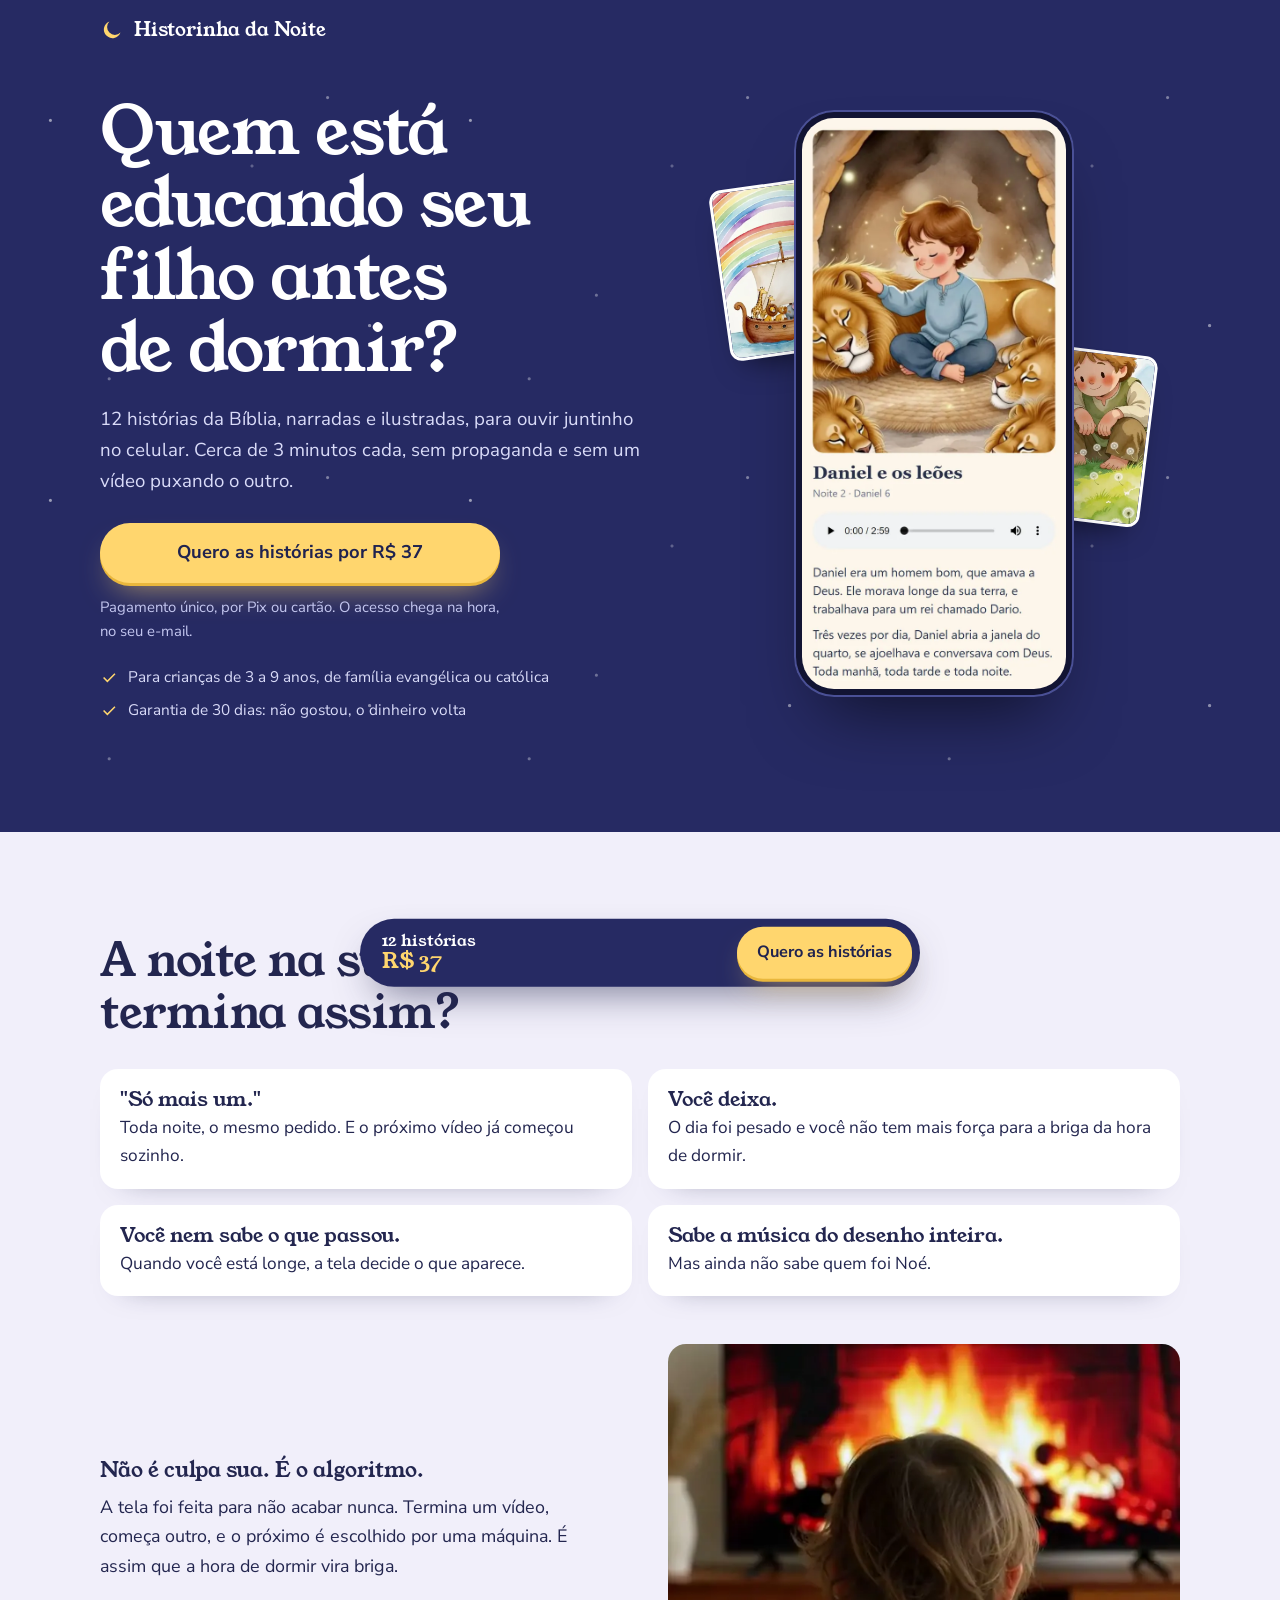
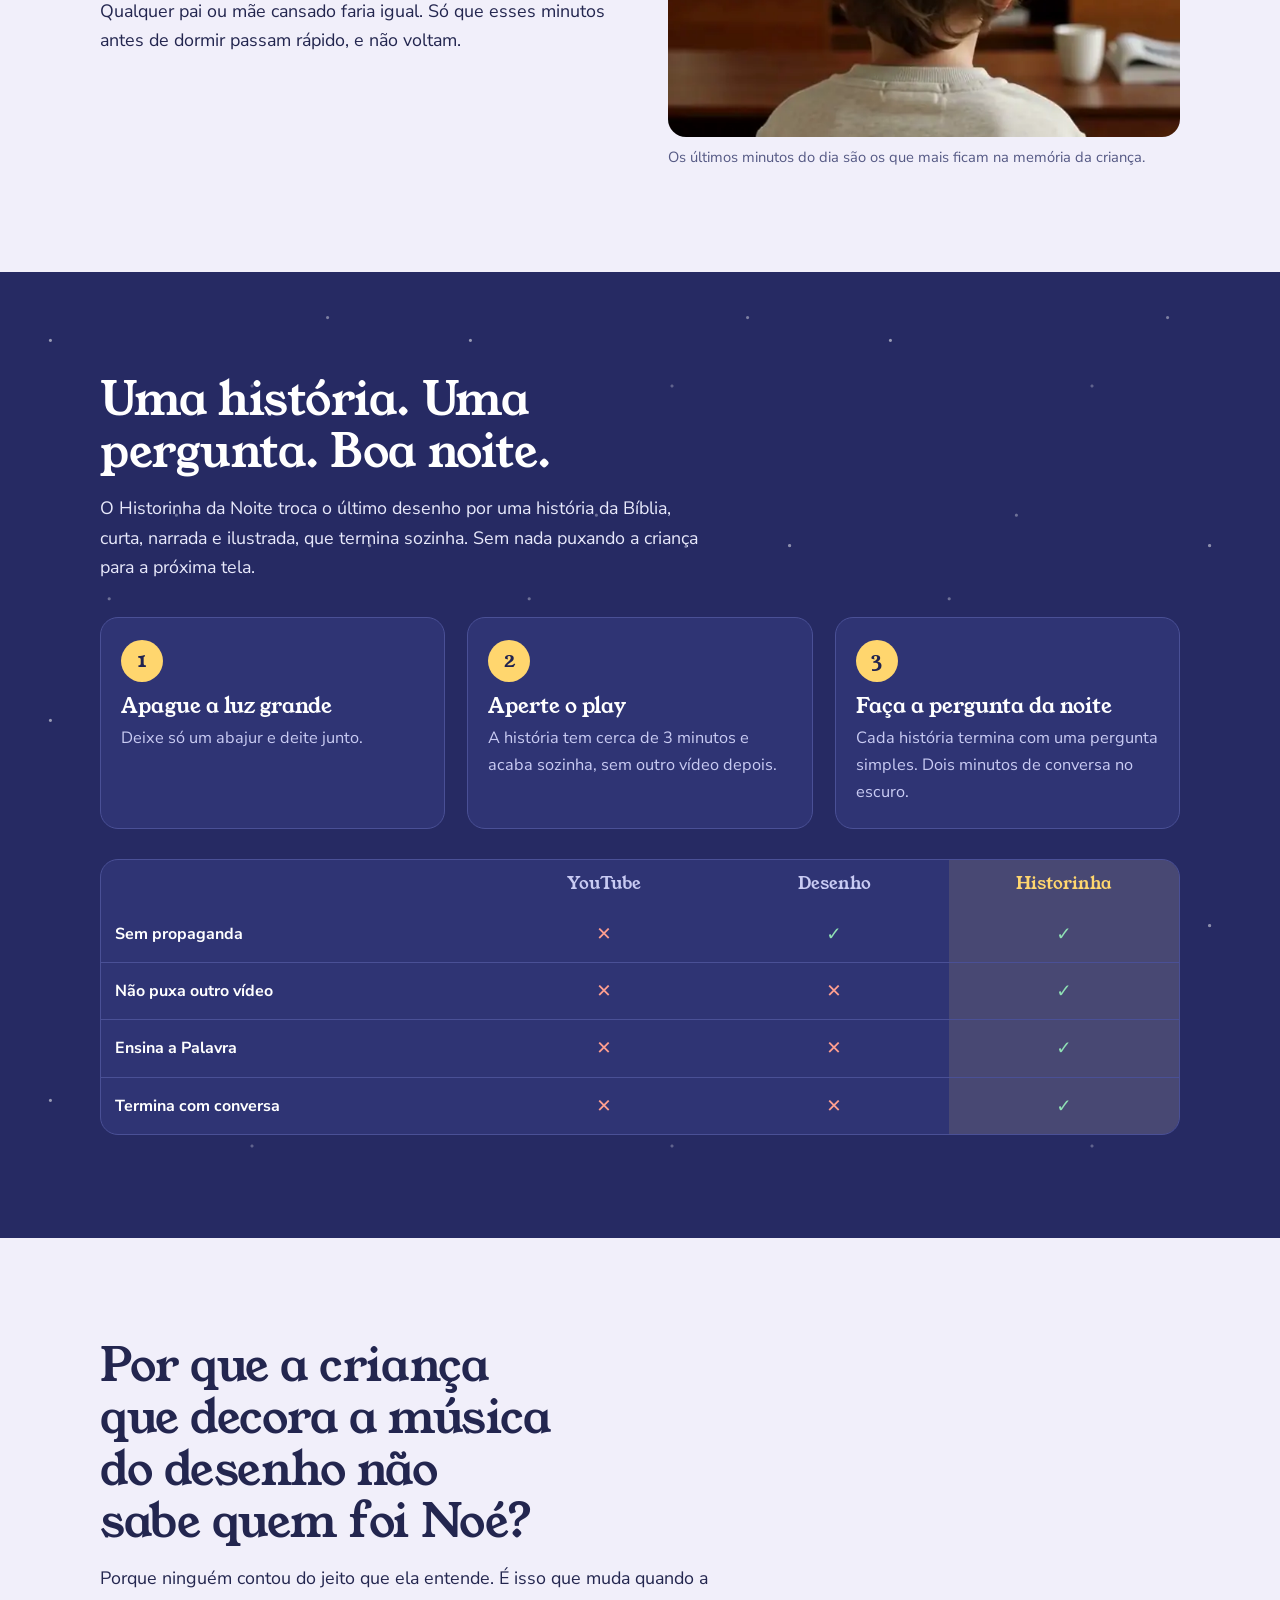
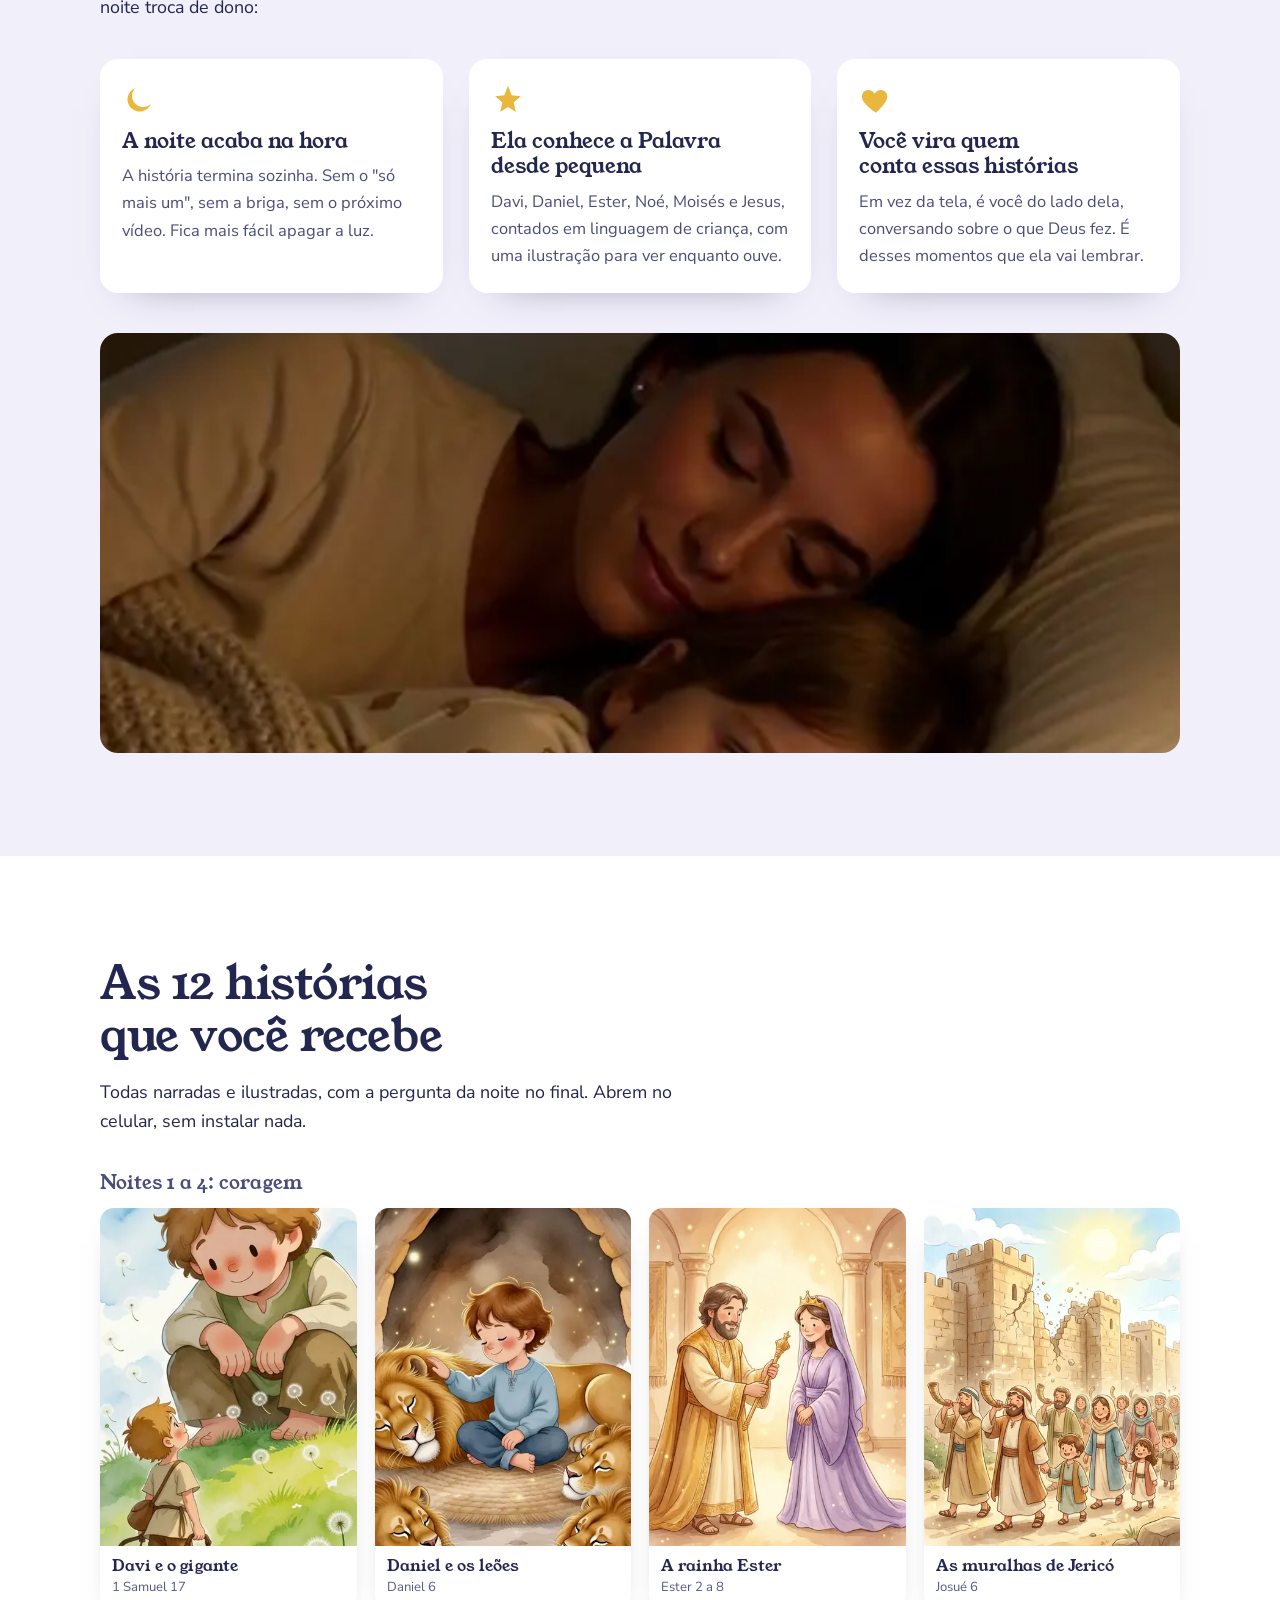
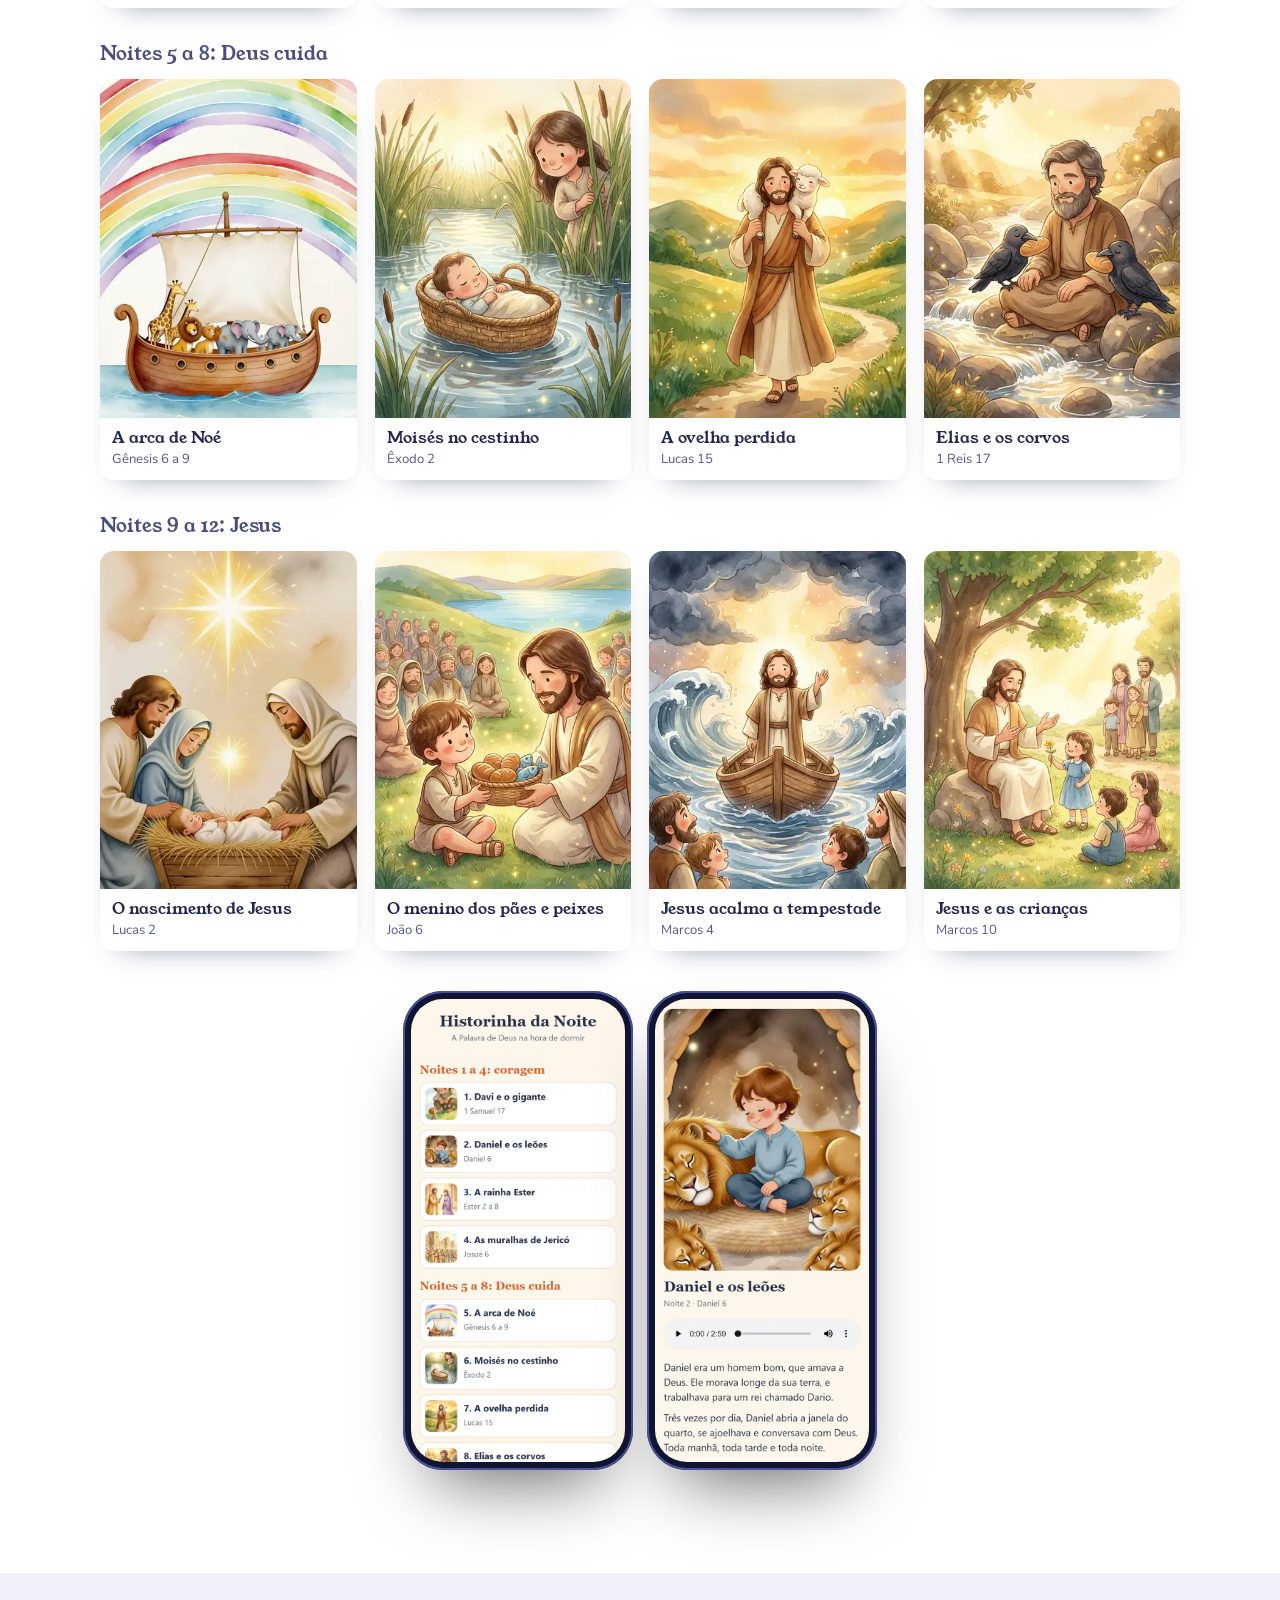
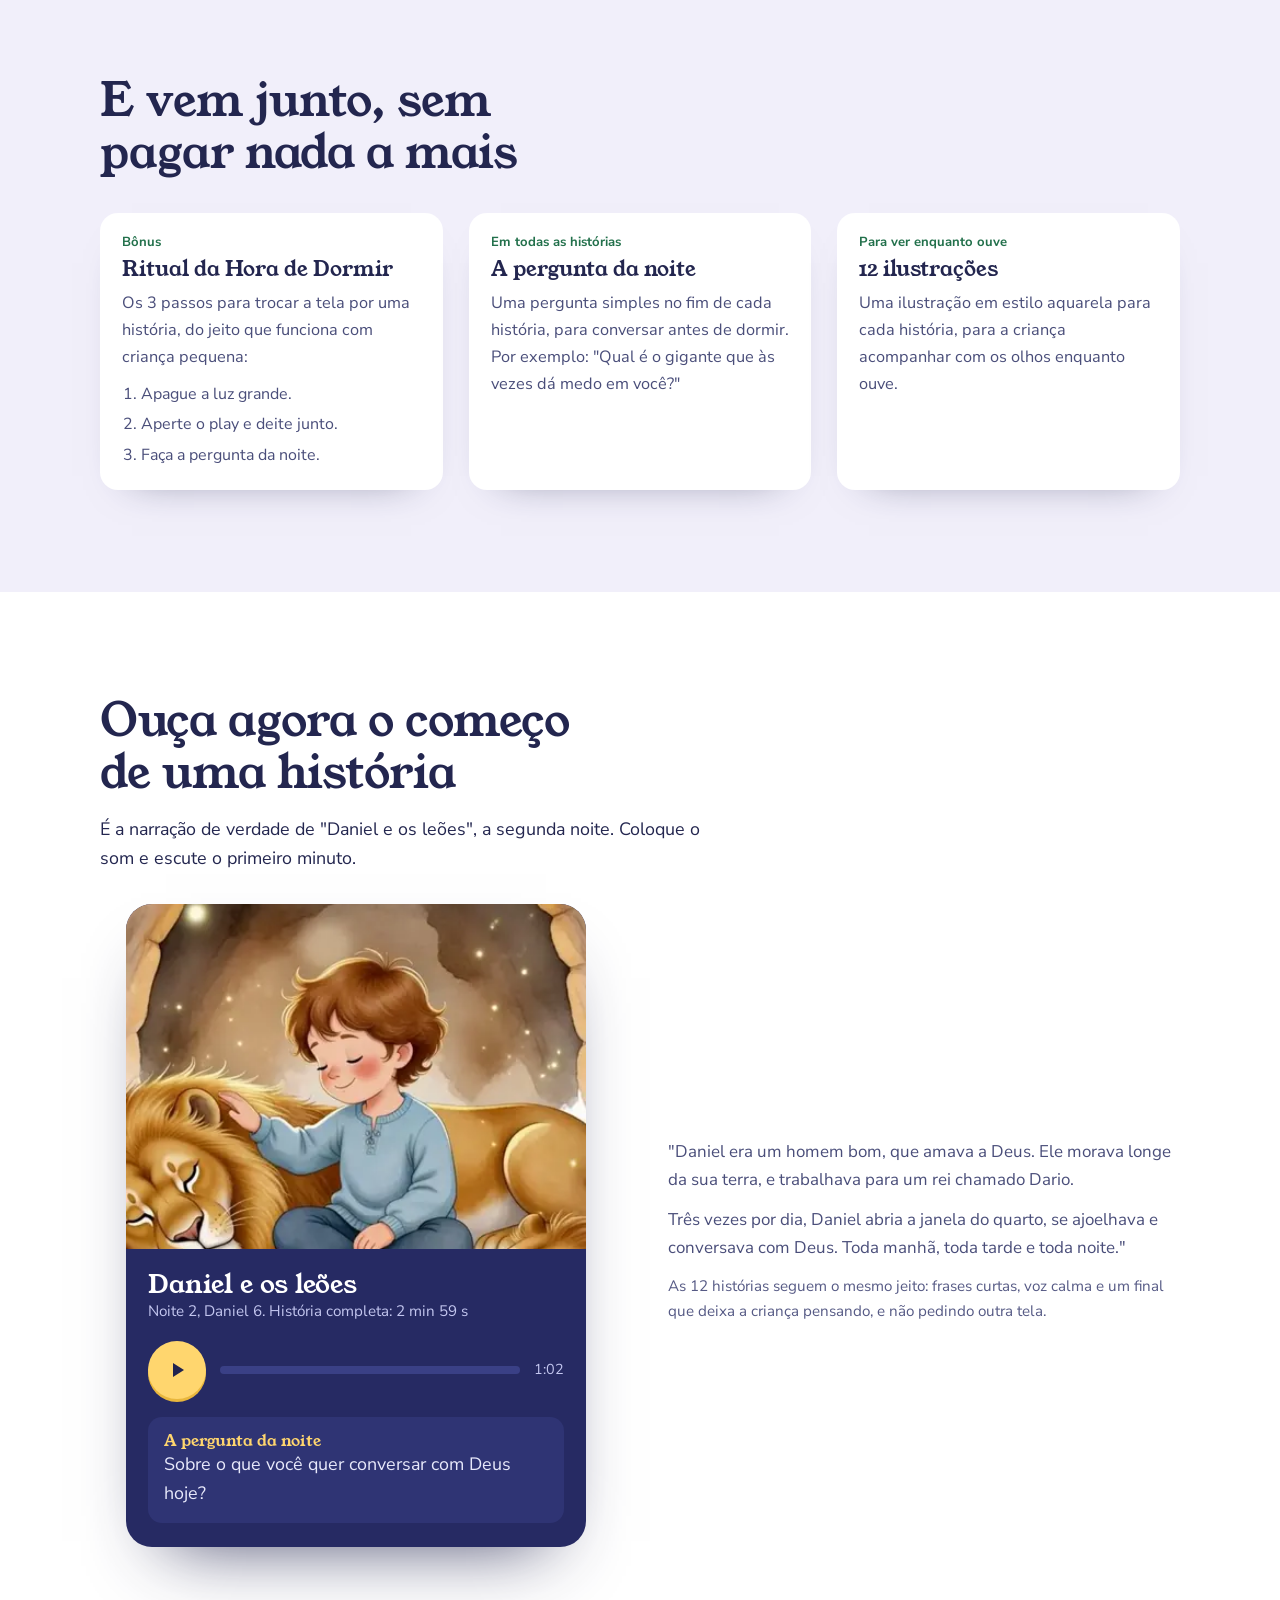
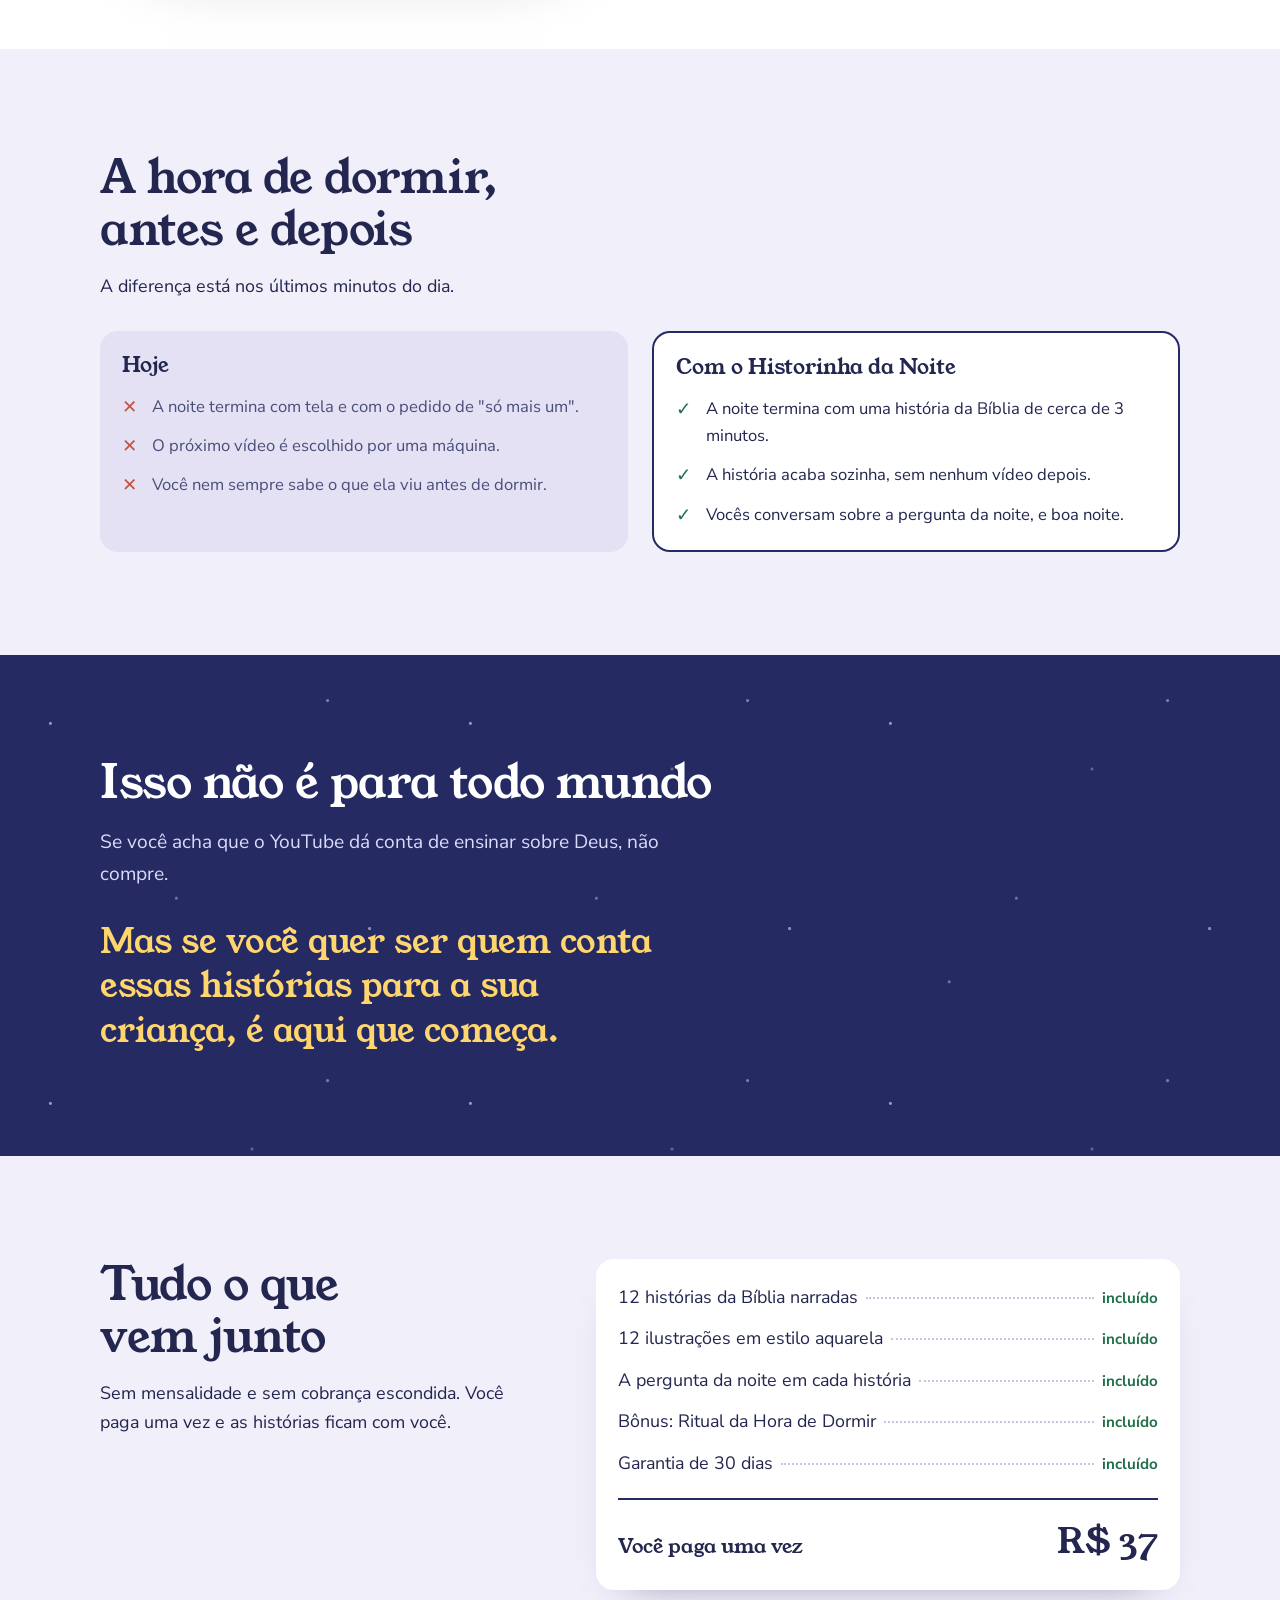
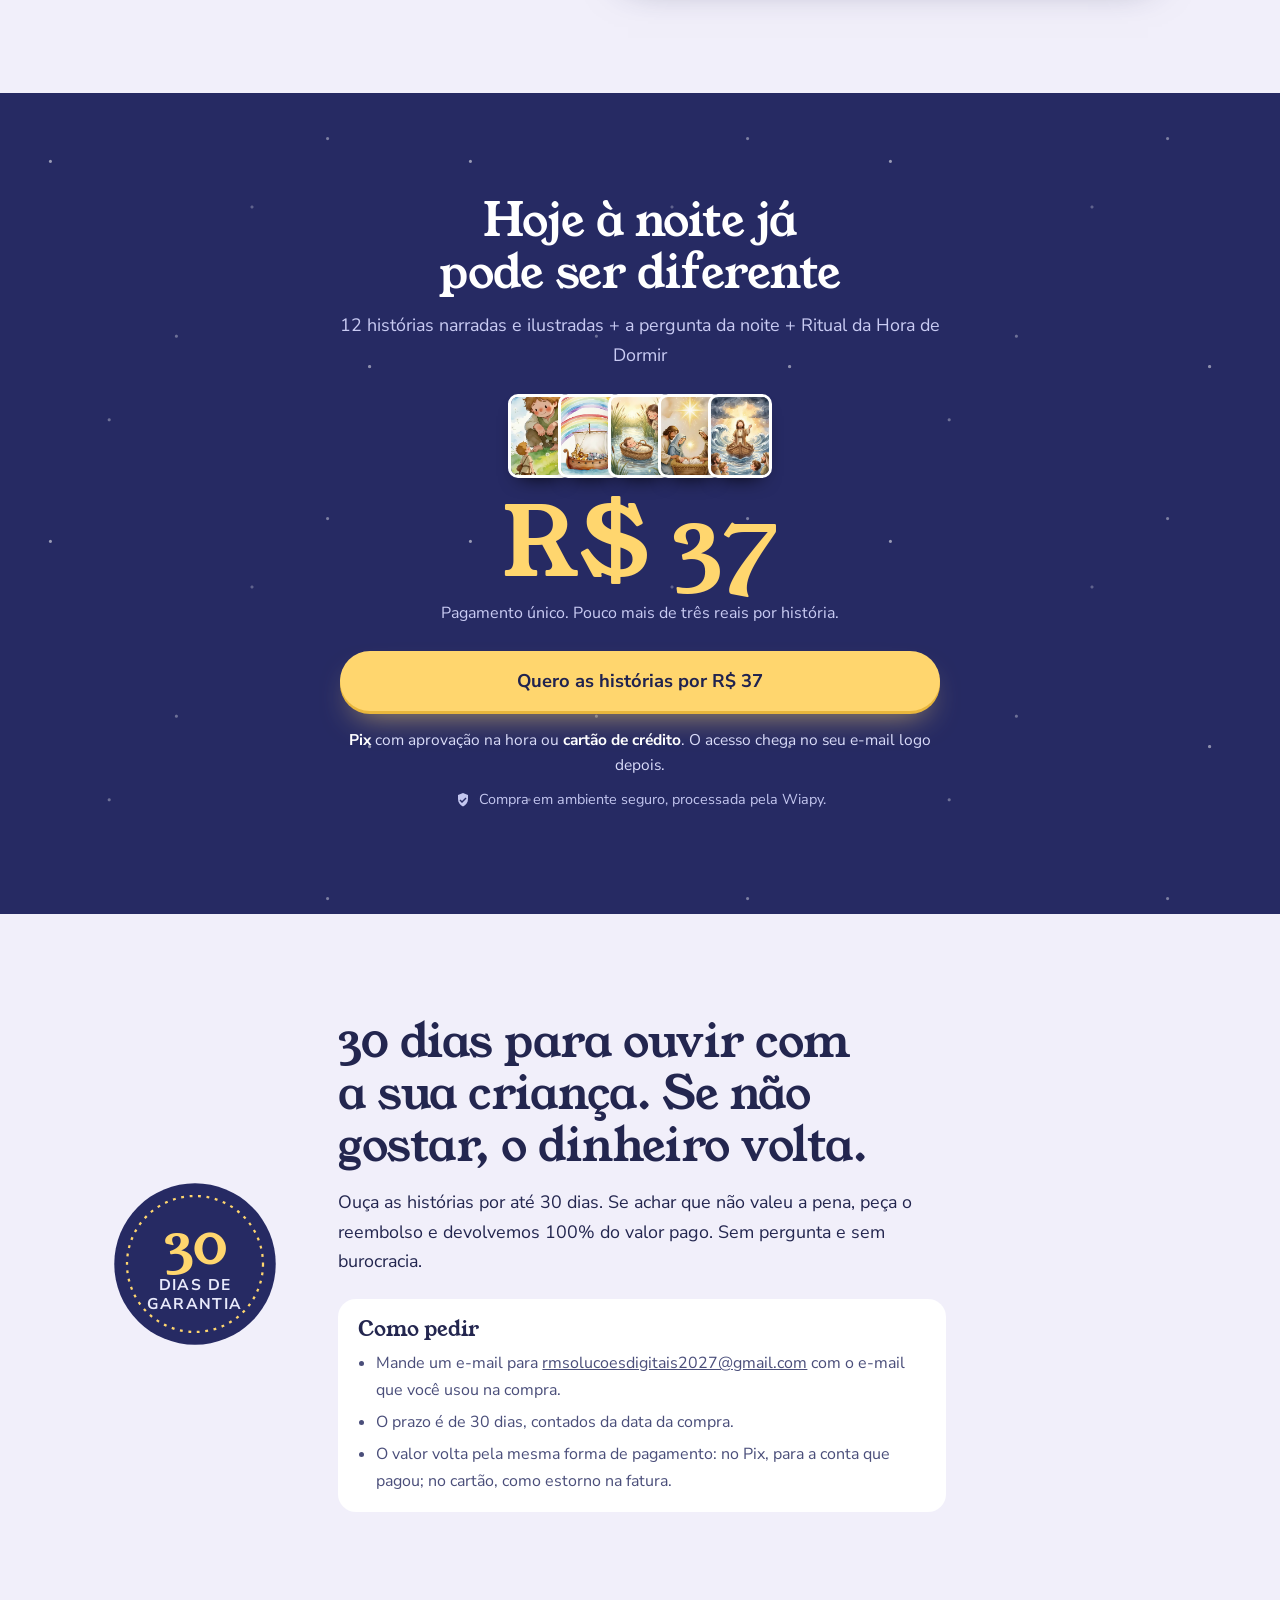
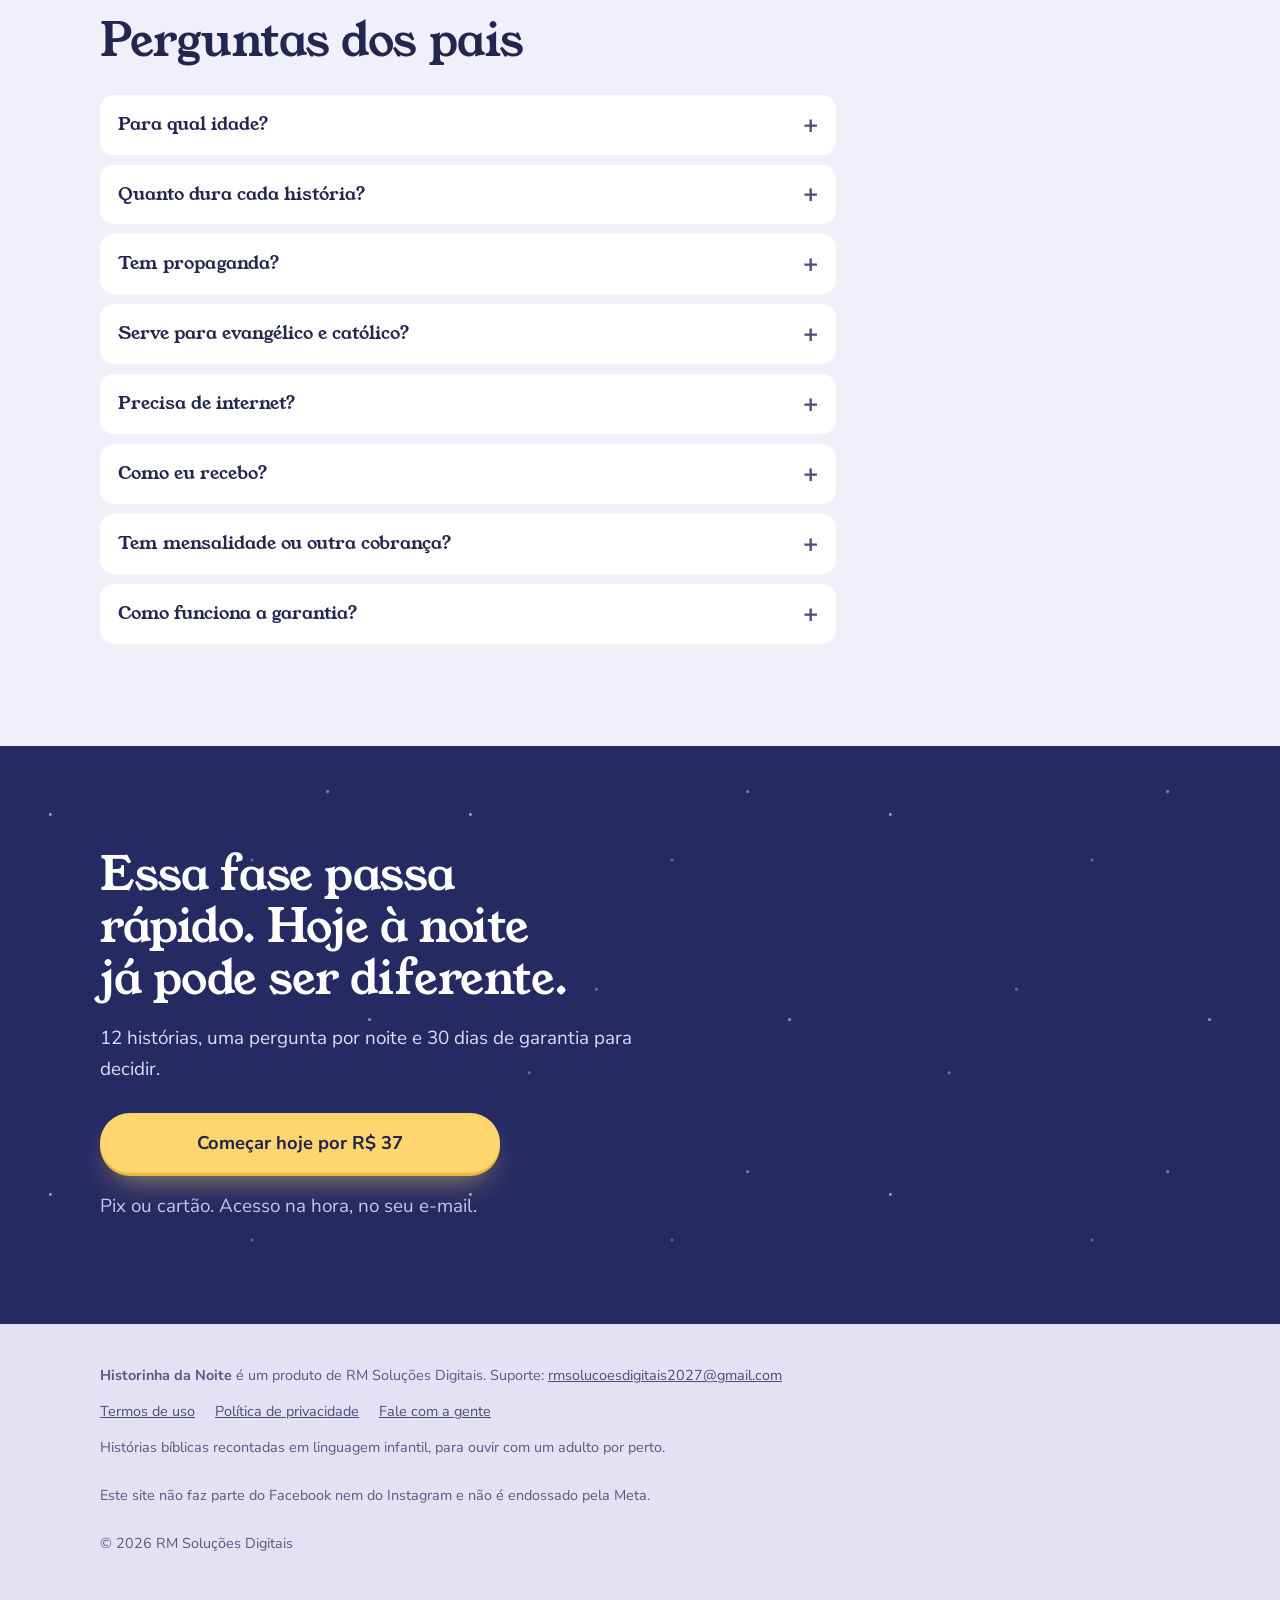
==== commit 27a6953e: "Página de vendas: contraste, Clarity depois do carregamento e imagens mais leves Co-Authored-By: Cla" ====
--- a/index.html
+++ b/index.html
@@ -16,7 +16,7 @@
 <link rel="icon" href="data:image/svg+xml,%3Csvg xmlns='http://www.w3.org/2000/svg' viewBox='0 0 32 32'%3E%3Crect width='32' height='32' rx='16' fill='%23262a63'/%3E%3Cpath fill='%23ffd66e' d='M22 19.5A8.5 8.5 0 1 1 12.5 9a6.8 6.8 0 0 0 9.5 10.5z'/%3E%3C/svg%3E">
 <link rel="preload" href="fontes/young-serif-400-normal.woff2" as="font" type="font/woff2" crossorigin>
 <link rel="preload" href="fontes/nunito-sans-normal.woff2" as="font" type="font/woff2" crossorigin>
-<style>@font-face {font-family: 'Nunito Sans';font-style: normal;font-weight: 400 700;font-stretch: 100%;font-display: swap;src: url(fontes/nunito-sans-normal.woff2) format('woff2');unicode-range: U+0000-00FF, U+0131, U+0152-0153, U+02BB-02BC, U+02C6, U+02DA, U+02DC, U+0304, U+0308, U+0329, U+2000-206F, U+20AC, U+2122, U+2191, U+2193, U+2212, U+2215, U+FEFF, U+FFFD;}@font-face {font-family: 'Young Serif';font-style: normal;font-weight: 400;font-display: swap;src: url(fontes/young-serif-400-normal.woff2) format('woff2');unicode-range: U+0000-00FF, U+0131, U+0152-0153, U+02BB-02BC, U+02C6, U+02DA, U+02DC, U+0304, U+0308, U+0329, U+2000-206F, U+20AC, U+2122, U+2191, U+2193, U+2212, U+2215, U+FEFF, U+FFFD;}*,*::before,*::after{box-sizing:border-box}html{-webkit-text-size-adjust:100%;text-size-adjust:100%}body{margin:0;text-rendering:optimizeLegibility;-webkit-font-smoothing:antialiased}img,video,svg{display:block;max-width:100%;height:auto}h1,h2,h3,h4,p,figure,blockquote,ul,ol{margin:0}ul[role=list],ol[role=list]{list-style:none;padding:0}a{color:inherit}a[href^="mailto:"]{overflow-wrap:anywhere}button{font:inherit;color:inherit;cursor:pointer}:focus-visible{outline:3px solid var(--foco,#1d4ed8);outline-offset:3px}.so-leitor{position:absolute!important;width:1px;height:1px;overflow:hidden;clip:rect(0 0 0 0);white-space:nowrap}.pular{position:absolute;left:12px;top:-60px;z-index:50;padding:10px 14px;background:#fff;color:#000;border-radius:6px}.pular:focus{top:12px}html:not(.revisao) [data-pendente]{display:none!important}.revisao [data-pendente]{position:relative;outline:2px dashed #e11d48;outline-offset:6px}.revisao [data-pendente]::before{content:"ESPAÇO RESERVADO \2022  " attr(data-pendente);display:block;font:700 13px/1.35 system-ui,sans-serif;letter-spacing:0;text-transform:none;color:#fff;background:#e11d48;padding:7px 10px;margin:0 0 12px;border-radius:4px;text-align:left}.aviso-revisao{position:sticky;top:0;z-index:60;background:#e11d48;color:#fff;font:600 14px/1.35 system-ui,sans-serif;padding:10px 16px;text-align:center}.aviso-revisao code{background:#0002;padding:1px 5px;border-radius:3px}.barra-compra{position:fixed;left:0;right:0;bottom:0;z-index:40;padding:10px 16px calc(10px + env(safe-area-inset-bottom));transform:translateY(110%);visibility:hidden;transition:transform .28s ease,visibility 0s linear .28s;pointer-events:none}.barra-compra.visivel{transform:none;visibility:visible;transition:transform .28s ease;pointer-events:auto}.captura-inteira .barra-compra{display:none}.no-js .barra-compra,html:not(.js) .barra-compra{display:none}.js [data-revela]{opacity:0;transform:translateY(14px);transition:opacity .6s ease,transform .6s ease}.js [data-revela].visto{opacity:1;transform:none}[data-carrossel] .trilho{display:flex;gap:16px;overflow-x:auto;scroll-snap-type:x mandatory;-webkit-overflow-scrolling:touch;scrollbar-width:none;overscroll-behavior-x:contain}[data-carrossel] .trilho::-webkit-scrollbar{display:none}[data-carrossel] .trilho>*{scroll-snap-align:start;flex:none}details>summary{list-style:none;cursor:pointer}details>summary::-webkit-details-marker{display:none}@media (prefers-reduced-motion:reduce){*,*::before,*::after{animation-duration:.01ms!important;animation-iteration-count:1!important;transition-duration:.01ms!important;scroll-behavior:auto!important}.js [data-revela]{opacity:1;transform:none}}:root{--anil:#262a63; --anil-2:#2f3474; --anil-3:#3a4086; --anil-linha:#4a5096; --lua:#ffd66e; --lua-2:#e9b73d; --lua-txt:#20234f;--lavanda:#f1effa; --lavanda-2:#e4e1f4; --branco:#ffffff; --tinta:#23264f; --tinta-2:#4a4e7a; --suave:#6e7299; --linha:#dcd9ee;--folha:#2f8a5e; --rosa:#f2b8a6; --foco:#e9b73d;--f-tit:'Young Serif',Georgia,'Times New Roman',serif;--f-txt:'Nunito Sans',system-ui,-apple-system,'Segoe UI',Roboto,sans-serif;--raio:18px;}html{scroll-behavior:smooth;scroll-padding-top:12px}body{background:var(--lavanda);color:var(--tinta);font:400 1.12rem/1.65 var(--f-txt)}.miolo{width:min(1080px,100% - 40px);margin-inline:auto}.texto{max-width:38rem}h1,h2,h3{font-family:var(--f-tit);font-weight:400;color:var(--tinta);text-wrap:balance}h1{font-size:clamp(2.3rem,1.4rem + 4.2vw,4.2rem);line-height:1.08;letter-spacing:-.015em}h2{font-size:clamp(1.85rem,1.25rem + 2.7vw,2.9rem);line-height:1.12;letter-spacing:-.01em}h3{font-size:1.32rem;line-height:1.2}p+p{margin-top:.85em}b,strong{font-weight:700}.faixa{padding-block:clamp(60px,8vw,108px)}.noite{background-color:var(--anil);color:#e8e9fb;background-image:radial-gradient(circle at 12% 18%,#fff8 0 1px,transparent 2px),radial-gradient(circle at 78% 12%,#fff6 0 1px,transparent 2px),radial-gradient(circle at 42% 64%,#fff5 0 1px,transparent 2px),radial-gradient(circle at 88% 72%,#fff7 0 1.2px,transparent 2px),radial-gradient(circle at 26% 86%,#fff5 0 1px,transparent 2px),radial-gradient(circle at 60% 30%,#fff4 0 1px,transparent 2px);background-size:420px 380px}.noite h1,.noite h2,.noite h3{color:#fff}.branca{background:var(--branco)}.botao{display:inline-flex;align-items:center;justify-content:center;min-height:60px;padding:16px 30px;border-radius:999px;background:var(--lua);color:var(--lua-txt);font:700 1.15rem/1.1 var(--f-txt);text-decoration:none;text-align:center;box-shadow:0 3px 0 var(--lua-2),0 16px 32px -14px rgba(255,214,110,.7);transition:background-color .15s ease,transform .15s ease}.botao:hover{background:#ffdf86;transform:translateY(-1px)}.botao:active{transform:translateY(1px)}.botao.largo{display:flex;width:100%}.micro{margin-top:12px;font-size:.93rem;color:var(--suave)}.noite .micro{color:#c3c6ef}.topo{background:var(--anil);padding-top:18px}.marca{display:inline-flex;align-items:center;gap:10px;font:400 1.2rem/1 var(--f-tit);color:#fff;text-decoration:none}.marca svg{width:24px;height:24px}.heroi-faixa{padding-bottom:80px}.heroi{display:grid;gap:44px;padding-top:28px}.heroi .lead{margin-top:18px;font-size:1.17rem;color:#d9dbf8;max-width:34rem}.heroi .acao{margin-top:26px;max-width:25rem}.selos{list-style:none;padding:0;margin-top:20px;display:grid;gap:8px;font-size:.96rem;color:#d9dbf8}.selos li{display:flex;gap:10px;align-items:flex-start}.selos svg{flex:none;width:18px;height:18px;margin-top:4px;color:var(--lua)}.heroi-lado{position:relative;display:flex;justify-content:center;padding-bottom:10px}.celular{position:relative;width:min(266px,70vw);padding:8px;border-radius:40px;background:#121433;box-shadow:inset 0 0 0 2px #4a5096,0 40px 70px -30px rgba(0,0,0,.6);z-index:2}.celular img{width:100%;border-radius:32px}.cartinha{position:absolute;width:min(132px,34vw);border-radius:12px;overflow:hidden;box-shadow:0 18px 30px -16px rgba(0,0,0,.6);border:3px solid #fff}.cartinha.c1{left:max(0px,calc(50% - 215px));top:12%;transform:rotate(-8deg)}.cartinha.c2{right:max(0px,calc(50% - 215px));top:40%;transform:rotate(7deg)}@media (min-width:900px){.heroi{grid-template-columns:1.05fr .95fr;align-items:center;padding-top:44px}.heroi-faixa{padding-bottom:110px}.celular{width:280px}}.cenas{list-style:none;padding:0;margin-top:30px;display:grid;gap:14px}@media (min-width:860px){.cenas{grid-template-columns:repeat(2,1fr);gap:16px}}.cenas li{background:var(--branco);border-radius:var(--raio);padding:18px 20px;font-size:1.08rem;box-shadow:0 14px 30px -26px rgba(35,38,79,.6)}.cenas li b{display:block;font:400 1.25rem/1.25 var(--f-tit);color:var(--tinta);margin-bottom:2px}.causa{display:grid;gap:34px;margin-top:48px;align-items:center}@media (min-width:860px){.causa{grid-template-columns:1fr 1fr;gap:56px}}.causa img{border-radius:var(--raio)}.causa figcaption{margin-top:8px;font-size:.92rem;color:var(--suave)}.ritual{display:grid;gap:16px;margin-top:34px;counter-reset:r}@media (min-width:860px){.ritual{grid-template-columns:repeat(3,1fr);gap:22px}}.ritual li{list-style:none;counter-increment:r;background:var(--anil-2);border:1px solid var(--anil-linha);border-radius:var(--raio);padding:22px 20px;color:#e8e9fb}.ritual li::before{content:counter(r);display:grid;place-items:center;width:42px;height:42px;border-radius:50%;background:var(--lua);color:var(--lua-txt);font:400 1.3rem/1 var(--f-tit);margin-bottom:12px}.ritual b{display:block;font:400 1.3rem/1.2 var(--f-tit);color:#fff}.ritual span{display:block;margin-top:6px;color:#c9cbf3;font-size:1.02rem}.comparar{width:100%;table-layout:fixed;margin-top:30px;border-collapse:separate;border-spacing:0;background:var(--anil-2);border:1px solid var(--anil-linha);border-radius:var(--raio);overflow:hidden;font-size:1rem;color:#e8e9fb}.comparar th,.comparar td{padding:13px 10px;text-align:center;border-bottom:1px solid var(--anil-linha)}.comparar tr:last-child>*{border-bottom:0}.comparar thead th:first-child{width:36%}.comparar th[scope=row]{text-align:left;padding-left:14px;font-weight:700;color:#fff}.comparar thead th{font:400 1.05rem/1.2 var(--f-tit);color:#c9cbf3}.comparar .nosso{background:rgba(255,214,110,.12)}.comparar thead .nosso{color:var(--lua)}.comparar .s{color:#8fe0b4;font-weight:700;font-size:1.15rem}.comparar .n{color:#ff9f8f;font-weight:700;font-size:1.15rem}@media (max-width:560px){.comparar,.comparar tbody{display:block}.comparar thead{display:none}.comparar tr{display:grid;grid-template-columns:repeat(3,1fr);border-bottom:1px solid var(--anil-linha)}.comparar tr:last-child{border-bottom:0}.comparar th[scope=row]{grid-column:1/-1;border-bottom:0;padding:14px 14px 2px;font-size:1rem}.comparar td{border-bottom:0;padding:6px 4px 14px;display:flex;flex-direction:column;align-items:center;gap:2px}.comparar td::after{content:attr(data-r);font-size:.8rem;line-height:1.2;color:#c3c6ef}.comparar td.nosso{background:transparent}.comparar td.nosso::after{color:var(--lua);font-weight:700}}.ganhos{display:grid;gap:22px;margin-top:36px}@media (min-width:860px){.ganhos{grid-template-columns:repeat(3,1fr);gap:26px}}.ganho{background:var(--branco);border-radius:var(--raio);padding:24px 22px;box-shadow:0 18px 40px -32px rgba(35,38,79,.6)}.ganho .lua{display:block;width:34px;height:34px;margin-bottom:12px}.ganho p{margin-top:8px;color:var(--tinta-2);font-size:1.03rem}.foto-larga{margin-top:40px;border-radius:var(--raio);overflow:hidden}.foto-larga img{width:100%;max-height:420px;object-fit:cover}.estante h3.grupo{margin-top:34px;font-size:1.2rem;color:var(--tinta-2)}.livros{list-style:none;padding:0;margin-top:14px;display:grid;grid-template-columns:repeat(2,1fr);gap:14px}@media (min-width:760px){.livros{grid-template-columns:repeat(4,1fr);gap:18px}}.livros li{background:var(--branco);border-radius:14px;overflow:hidden;box-shadow:0 14px 28px -22px rgba(35,38,79,.7)}.livros img{width:100%;aspect-ratio:420/554;object-fit:cover}.livros p{padding:10px 12px 12px;font:400 1rem/1.25 var(--f-tit);color:var(--tinta)}.livros p small{display:block;margin-top:3px;font:400 .82rem/1.3 var(--f-txt);color:var(--suave)}.telas{display:flex;gap:14px;justify-content:center;flex-wrap:wrap;margin-top:40px}.telas .celular{width:min(230px,calc(50% - 8px))}.junto{display:grid;gap:22px;margin-top:34px}@media (min-width:860px){.junto{grid-template-columns:repeat(3,1fr);gap:26px}}.junto article{background:var(--branco);border-radius:var(--raio);padding:22px;box-shadow:0 18px 40px -32px rgba(35,38,79,.6)}.junto h3 small{display:block;font:700 .82rem/1.2 var(--f-txt);color:var(--folha);margin-bottom:6px}.junto p{margin-top:8px;color:var(--tinta-2);font-size:1.02rem}.junto ol{margin-top:10px;padding-left:1.2em;display:grid;gap:4px;color:var(--tinta-2);font-size:1rem}.vaga{min-height:150px;border:2px dashed #b9b4dc;border-radius:var(--raio);display:grid;place-items:center;text-align:center;padding:14px;color:var(--suave);font-size:.95rem;background:#f8f7fd}.amostra .grade{display:grid;gap:34px;margin-top:30px;align-items:center}@media (min-width:900px){.amostra .grade{grid-template-columns:1fr 1fr;gap:56px}}.cartao-historia{background:var(--anil);color:#e8e9fb;border-radius:26px;overflow:hidden;box-shadow:0 34px 70px -40px rgba(35,38,79,.9);max-width:460px;width:100%;margin-inline:auto}.cartao-historia img{width:100%;aspect-ratio:4/3;object-fit:cover;object-position:center 30%}.cartao-historia .corpo{padding:20px 22px 24px}.cartao-historia h3{color:#fff;font-size:1.6rem}.cartao-historia .ref{font-size:.95rem;color:#c3c6ef}.tocador{display:flex;align-items:center;gap:14px;margin-top:16px}.tocador button{flex:none;width:58px;height:58px;border-radius:50%;border:0;background:var(--lua);color:var(--lua-txt);display:grid;place-items:center;box-shadow:0 3px 0 var(--lua-2)}.tocador button svg{width:24px;height:24px}.tocador .barra{flex:1;height:8px;border-radius:8px;background:var(--anil-3);overflow:hidden}.tocador .barra i{display:block;height:100%;width:0;background:var(--lua);transition:width .25s linear}.tocador time{flex:none;font-size:.9rem;color:#c3c6ef;font-variant-numeric:tabular-nums}.pergunta-noite{margin-top:18px;background:var(--anil-2);border-radius:14px;padding:14px 16px}.pergunta-noite b{display:block;font:400 1rem/1.2 var(--f-tit);color:var(--lua)}.trecho{font-size:1.06rem;color:var(--tinta-2)}.trecho p{margin-top:12px}.trecho .nota{font-size:.95rem;color:var(--suave)}.compara-rotina{display:grid;gap:16px;margin-top:30px}@media (min-width:800px){.compara-rotina{grid-template-columns:1fr 1fr;gap:24px}}.coluna{border-radius:var(--raio);padding:22px}.coluna ul{list-style:none;padding:0;margin-top:14px;display:grid;gap:12px}.coluna li{padding-left:30px;position:relative;font-size:1.04rem}.coluna li::before{position:absolute;left:0;top:0;font:700 1.15rem/1.5 var(--f-txt)}.coluna.hoje{background:var(--lavanda-2);color:var(--tinta-2)}.coluna.hoje li::before{content:"\2715";color:#c4553f}.coluna.com{background:var(--branco);border:2px solid var(--anil)}.coluna.com li::before{content:"\2713";color:var(--folha)}.ad-reais{margin-top:30px}#antes-depois-lista{display:grid;gap:20px}.ad-fotos{display:grid;grid-template-columns:1fr 1fr;gap:8px}.ad-fotos div{position:relative}.ad-fotos img{border-radius:12px;width:100%}.ad-fotos span{position:absolute;left:8px;top:8px;background:#000a;color:#fff;font-size:.8rem;padding:2px 8px;border-radius:20px}.vagas{display:grid;gap:12px;grid-template-columns:repeat(auto-fit,minmax(220px,1fr))}#depoimentos-lista{display:grid;gap:18px;margin-top:28px;grid-template-columns:repeat(auto-fit,minmax(260px,1fr))}.dep{background:var(--branco);border-radius:var(--raio);padding:20px}.dep blockquote{margin:0}.dep figcaption{display:flex;align-items:center;gap:10px;margin-top:14px;font-weight:700;font-size:.95rem;color:var(--tinta-2)}.dep figcaption img{width:44px;height:44px;border-radius:50%;object-fit:cover}.dep-print img,.dep-video video{border-radius:12px;width:100%}.direto p{font-size:1.2rem;max-width:36rem;color:#d9dbf8}.direto p.forte{font:400 clamp(1.5rem,1.15rem + 1.6vw,2.15rem)/1.3 var(--f-tit);color:var(--lua)}.pilha .miolo{display:grid;gap:30px}@media (min-width:900px){.pilha .miolo{grid-template-columns:.85fr 1.15fr;gap:64px;align-items:start}}.conta{background:var(--branco);border-radius:var(--raio);padding:24px 22px;box-shadow:0 20px 40px -32px rgba(35,38,79,.6)}.conta ul{list-style:none;padding:0;display:grid;gap:12px}.conta li{display:flex;align-items:baseline;gap:8px}.conta li i{flex:1 1 20px;border-bottom:2px dotted #c8c4e4;transform:translateY(-4px)}.conta li em{flex:none;font-style:normal;font-weight:700;color:var(--folha);font-size:.95rem}.conta .total{display:flex;justify-content:space-between;align-items:baseline;margin-top:20px;padding-top:16px;border-top:2px solid var(--anil);font:400 1.25rem var(--f-tit)}.conta .total strong{font-weight:400;font-size:2.2rem}.caixa-oferta{max-width:600px;margin-inline:auto;text-align:center}.caixa-oferta .inclui{margin-top:12px;color:#c9cbf3}.miniaturas{display:flex;justify-content:center;margin-top:24px}.miniaturas img{width:64px;height:84px;object-fit:cover;border-radius:10px;border:3px solid #fff;margin-left:-14px;box-shadow:0 10px 20px -12px #000}.miniaturas img:first-child{margin-left:0}.preco{margin-top:18px;font:400 clamp(4.2rem,3rem + 6vw,6rem)/1 var(--f-tit);color:var(--lua)}.preco small{display:block;margin-top:10px;font:400 1rem/1.4 var(--f-txt);color:#c9cbf3}.caixa-oferta .botao{margin-top:26px}.pagamento{margin-top:16px;font-size:.97rem;color:#d9dbf8}.pagamento b{color:#fff}.seguro{display:flex;gap:8px;justify-content:center;align-items:center;margin-top:10px;font-size:.9rem;color:#c3c6ef}.seguro svg{width:16px;height:16px;flex:none}.contador{margin:28px auto 0;max-width:420px;border:1px solid var(--anil-linha);border-radius:14px;padding:14px}.contador p{font-size:.95rem;color:#c9cbf3}.contador .relogio{display:flex;justify-content:center;gap:10px;margin-top:8px}.contador .relogio div{min-width:62px}.contador .relogio b{display:block;font:400 2rem/1 var(--f-tit);color:#fff}.contador .relogio span{font-size:.78rem;color:#c3c6ef}.garantia .grade{display:grid;gap:28px;align-items:center}.garantia .grade>*{min-width:0}@media (min-width:800px){.garantia .grade{grid-template-columns:190px 1fr;gap:48px}}.selo{width:170px;height:170px;margin-inline:auto}.como-pedir{margin-top:22px;background:var(--branco);border-radius:var(--raio);padding:18px 20px;font-size:1rem}.como-pedir ul{margin-top:8px;padding-left:1.15em;display:grid;gap:6px;color:var(--tinta-2)}.perguntas .lista{margin-top:28px;max-width:46rem;display:grid;gap:10px}.perguntas details{background:var(--branco);border-radius:14px;padding:0 18px}.perguntas summary{position:relative;padding:18px 40px 18px 0;font:400 1.15rem/1.3 var(--f-tit);color:var(--tinta)}.perguntas summary::after{content:"+";position:absolute;right:0;top:50%;transform:translateY(-50%);font:700 1.6rem/1 var(--f-txt);color:var(--tinta-2);transition:transform .2s ease}.perguntas details[open] summary::after{transform:translateY(-50%) rotate(45deg)}.perguntas details p{padding:0 0 18px;color:var(--tinta-2)}.perguntas details[open] p{animation:abre .25s ease}@keyframes abre{from{opacity:0;transform:translateY(-4px)}to{opacity:1;transform:none}}.final h2{max-width:20ch}.final p{margin-top:18px;font-size:1.18rem;max-width:34rem;color:#d9dbf8}.final .acao{margin-top:28px;max-width:25rem}.rodape{padding:40px 0 120px;font-size:.9rem;color:var(--suave);background:var(--lavanda-2)}.rodape .miolo{display:grid;gap:12px}.rodape nav{display:flex;flex-wrap:wrap;gap:8px 20px}.rodape a{color:var(--tinta-2)}.rodape .aviso{max-width:52rem}.barra-compra .dentro{display:flex;align-items:center;justify-content:space-between;gap:14px;max-width:560px;margin-inline:auto;background:var(--anil);border-radius:999px;padding:8px 8px 8px 22px;box-shadow:0 18px 40px -16px rgba(35,38,79,.7)}.barra-compra .nome{font:400 1rem/1.15 var(--f-tit);color:#fff}.barra-compra .nome span{display:block;font-size:1.3rem;color:var(--lua)}.barra-compra .botao{min-height:52px;padding:12px 20px;font-size:1.02rem}@media (max-width:359px){.barra-compra .nome{font-size:.86rem}.barra-compra .botao{padding:12px 14px;font-size:.95rem}}</style>
+<style>@font-face {font-family: 'Nunito Sans';font-style: normal;font-weight: 400 700;font-stretch: 100%;font-display: swap;src: url(fontes/nunito-sans-normal.woff2) format('woff2');unicode-range: U+0000-00FF, U+0131, U+0152-0153, U+02BB-02BC, U+02C6, U+02DA, U+02DC, U+0304, U+0308, U+0329, U+2000-206F, U+20AC, U+2122, U+2191, U+2193, U+2212, U+2215, U+FEFF, U+FFFD;}@font-face {font-family: 'Young Serif';font-style: normal;font-weight: 400;font-display: swap;src: url(fontes/young-serif-400-normal.woff2) format('woff2');unicode-range: U+0000-00FF, U+0131, U+0152-0153, U+02BB-02BC, U+02C6, U+02DA, U+02DC, U+0304, U+0308, U+0329, U+2000-206F, U+20AC, U+2122, U+2191, U+2193, U+2212, U+2215, U+FEFF, U+FFFD;}*,*::before,*::after{box-sizing:border-box}html{-webkit-text-size-adjust:100%;text-size-adjust:100%}body{margin:0;text-rendering:optimizeLegibility;-webkit-font-smoothing:antialiased}img,video,svg{display:block;max-width:100%;height:auto}h1,h2,h3,h4,p,figure,blockquote,ul,ol{margin:0}ul[role=list],ol[role=list]{list-style:none;padding:0}a{color:inherit}a[href^="mailto:"]{overflow-wrap:anywhere}button{font:inherit;color:inherit;cursor:pointer}:focus-visible{outline:3px solid var(--foco,#1d4ed8);outline-offset:3px}.so-leitor{position:absolute!important;width:1px;height:1px;overflow:hidden;clip:rect(0 0 0 0);white-space:nowrap}.pular{position:absolute;left:12px;top:-60px;z-index:50;padding:10px 14px;background:#fff;color:#000;border-radius:6px}.pular:focus{top:12px}html:not(.revisao) [data-pendente]{display:none!important}.revisao [data-pendente]{position:relative;outline:2px dashed #e11d48;outline-offset:6px}.revisao [data-pendente]::before{content:"ESPAÇO RESERVADO \2022  " attr(data-pendente);display:block;font:700 13px/1.35 system-ui,sans-serif;letter-spacing:0;text-transform:none;color:#fff;background:#e11d48;padding:7px 10px;margin:0 0 12px;border-radius:4px;text-align:left}.aviso-revisao{position:sticky;top:0;z-index:60;background:#e11d48;color:#fff;font:600 14px/1.35 system-ui,sans-serif;padding:10px 16px;text-align:center}.aviso-revisao code{background:#0002;padding:1px 5px;border-radius:3px}.barra-compra{position:fixed;left:0;right:0;bottom:0;z-index:40;padding:10px 16px calc(10px + env(safe-area-inset-bottom));transform:translateY(110%);visibility:hidden;transition:transform .28s ease,visibility 0s linear .28s;pointer-events:none}.barra-compra.visivel{transform:none;visibility:visible;transition:transform .28s ease;pointer-events:auto}.captura-inteira .barra-compra{display:none}.no-js .barra-compra,html:not(.js) .barra-compra{display:none}.js [data-revela]{opacity:0;transform:translateY(14px);transition:opacity .6s ease,transform .6s ease}.js [data-revela].visto{opacity:1;transform:none}[data-carrossel] .trilho{display:flex;gap:16px;overflow-x:auto;scroll-snap-type:x mandatory;-webkit-overflow-scrolling:touch;scrollbar-width:none;overscroll-behavior-x:contain}[data-carrossel] .trilho::-webkit-scrollbar{display:none}[data-carrossel] .trilho>*{scroll-snap-align:start;flex:none}details>summary{list-style:none;cursor:pointer}details>summary::-webkit-details-marker{display:none}@media (prefers-reduced-motion:reduce){*,*::before,*::after{animation-duration:.01ms!important;animation-iteration-count:1!important;transition-duration:.01ms!important;scroll-behavior:auto!important}.js [data-revela]{opacity:1;transform:none}}:root{--anil:#262a63; --anil-2:#2f3474; --anil-3:#3a4086; --anil-linha:#4a5096; --lua:#ffd66e; --lua-2:#e9b73d; --lua-txt:#20234f;--lavanda:#f1effa; --lavanda-2:#e4e1f4; --branco:#ffffff; --tinta:#23264f; --tinta-2:#4a4e7a; --suave:#565a85; --linha:#dcd9ee;--folha:#22704b; --rosa:#f2b8a6; --foco:#e9b73d;--f-tit:'Young Serif',Georgia,'Times New Roman',serif;--f-txt:'Nunito Sans',system-ui,-apple-system,'Segoe UI',Roboto,sans-serif;--raio:18px;}html{scroll-behavior:smooth;scroll-padding-top:12px}body{background:var(--lavanda);color:var(--tinta);font:400 1.12rem/1.65 var(--f-txt)}.miolo{width:min(1080px,100% - 40px);margin-inline:auto}.texto{max-width:38rem}h1,h2,h3{font-family:var(--f-tit);font-weight:400;color:var(--tinta);text-wrap:balance}h1{font-size:clamp(2.3rem,1.4rem + 4.2vw,4.2rem);line-height:1.08;letter-spacing:-.015em}h2{font-size:clamp(1.85rem,1.25rem + 2.7vw,2.9rem);line-height:1.12;letter-spacing:-.01em}h3{font-size:1.32rem;line-height:1.2}p+p{margin-top:.85em}b,strong{font-weight:700}.faixa{padding-block:clamp(60px,8vw,108px)}.noite{background-color:var(--anil);color:#e8e9fb;background-image:radial-gradient(circle at 12% 18%,#fff8 0 1px,transparent 2px),radial-gradient(circle at 78% 12%,#fff6 0 1px,transparent 2px),radial-gradient(circle at 42% 64%,#fff5 0 1px,transparent 2px),radial-gradient(circle at 88% 72%,#fff7 0 1.2px,transparent 2px),radial-gradient(circle at 26% 86%,#fff5 0 1px,transparent 2px),radial-gradient(circle at 60% 30%,#fff4 0 1px,transparent 2px);background-size:420px 380px}.noite h1,.noite h2,.noite h3{color:#fff}.branca{background:var(--branco)}.botao{display:inline-flex;align-items:center;justify-content:center;min-height:60px;padding:16px 30px;border-radius:999px;background:var(--lua);color:var(--lua-txt);font:700 1.15rem/1.1 var(--f-txt);text-decoration:none;text-align:center;box-shadow:0 3px 0 var(--lua-2),0 16px 32px -14px rgba(255,214,110,.7);transition:background-color .15s ease,transform .15s ease}.botao:hover{background:#ffdf86;transform:translateY(-1px)}.botao:active{transform:translateY(1px)}.botao.largo{display:flex;width:100%}.micro{margin-top:12px;font-size:.93rem;color:var(--suave)}.noite .micro{color:#c3c6ef}.topo{background:var(--anil);padding-top:18px}.marca{display:inline-flex;align-items:center;gap:10px;font:400 1.2rem/1 var(--f-tit);color:#fff;text-decoration:none}.marca svg{width:24px;height:24px}.heroi-faixa{padding-bottom:80px}.heroi{display:grid;gap:44px;padding-top:28px}.heroi .lead{margin-top:18px;font-size:1.17rem;color:#d9dbf8;max-width:34rem}.heroi .acao{margin-top:26px;max-width:25rem}.selos{list-style:none;padding:0;margin-top:20px;display:grid;gap:8px;font-size:.96rem;color:#d9dbf8}.selos li{display:flex;gap:10px;align-items:flex-start}.selos svg{flex:none;width:18px;height:18px;margin-top:4px;color:var(--lua)}.heroi-lado{position:relative;display:flex;justify-content:center;padding-bottom:10px}.celular{position:relative;width:min(266px,70vw);padding:8px;border-radius:40px;background:#121433;box-shadow:inset 0 0 0 2px #4a5096,0 40px 70px -30px rgba(0,0,0,.6);z-index:2}.celular img{width:100%;border-radius:32px}.cartinha{position:absolute;width:min(132px,34vw);border-radius:12px;overflow:hidden;box-shadow:0 18px 30px -16px rgba(0,0,0,.6);border:3px solid #fff}.cartinha.c1{left:max(0px,calc(50% - 215px));top:12%;transform:rotate(-8deg)}.cartinha.c2{right:max(0px,calc(50% - 215px));top:40%;transform:rotate(7deg)}@media (min-width:900px){.heroi{grid-template-columns:1.05fr .95fr;align-items:center;padding-top:44px}.heroi-faixa{padding-bottom:110px}.celular{width:280px}}.cenas{list-style:none;padding:0;margin-top:30px;display:grid;gap:14px}@media (min-width:860px){.cenas{grid-template-columns:repeat(2,1fr);gap:16px}}.cenas li{background:var(--branco);border-radius:var(--raio);padding:18px 20px;font-size:1.08rem;box-shadow:0 14px 30px -26px rgba(35,38,79,.6)}.cenas li b{display:block;font:400 1.25rem/1.25 var(--f-tit);color:var(--tinta);margin-bottom:2px}.causa{display:grid;gap:34px;margin-top:48px;align-items:center}@media (min-width:860px){.causa{grid-template-columns:1fr 1fr;gap:56px}}.causa img{border-radius:var(--raio)}.causa figcaption{margin-top:8px;font-size:.92rem;color:var(--suave)}.ritual{display:grid;gap:16px;margin-top:34px;counter-reset:r}@media (min-width:860px){.ritual{grid-template-columns:repeat(3,1fr);gap:22px}}.ritual li{list-style:none;counter-increment:r;background:var(--anil-2);border:1px solid var(--anil-linha);border-radius:var(--raio);padding:22px 20px;color:#e8e9fb}.ritual li::before{content:counter(r);display:grid;place-items:center;width:42px;height:42px;border-radius:50%;background:var(--lua);color:var(--lua-txt);font:400 1.3rem/1 var(--f-tit);margin-bottom:12px}.ritual b{display:block;font:400 1.3rem/1.2 var(--f-tit);color:#fff}.ritual span{display:block;margin-top:6px;color:#c9cbf3;font-size:1.02rem}.comparar{width:100%;table-layout:fixed;margin-top:30px;border-collapse:separate;border-spacing:0;background:var(--anil-2);border:1px solid var(--anil-linha);border-radius:var(--raio);overflow:hidden;font-size:1rem;color:#e8e9fb}.comparar th,.comparar td{padding:13px 10px;text-align:center;border-bottom:1px solid var(--anil-linha)}.comparar tr:last-child>*{border-bottom:0}.comparar thead th:first-child{width:36%}.comparar th[scope=row]{text-align:left;padding-left:14px;font-weight:700;color:#fff}.comparar thead th{font:400 1.05rem/1.2 var(--f-tit);color:#c9cbf3}.comparar .nosso{background:rgba(255,214,110,.12)}.comparar thead .nosso{color:var(--lua)}.comparar .s{color:#8fe0b4;font-weight:700;font-size:1.15rem}.comparar .n{color:#ff9f8f;font-weight:700;font-size:1.15rem}@media (max-width:560px){.comparar,.comparar tbody{display:block}.comparar thead{display:none}.comparar tr{display:grid;grid-template-columns:repeat(3,1fr);border-bottom:1px solid var(--anil-linha)}.comparar tr:last-child{border-bottom:0}.comparar th[scope=row]{grid-column:1/-1;border-bottom:0;padding:14px 14px 2px;font-size:1rem}.comparar td{border-bottom:0;padding:6px 4px 14px;display:flex;flex-direction:column;align-items:center;gap:2px}.comparar td::after{content:attr(data-r);font-size:.8rem;line-height:1.2;color:#c3c6ef}.comparar td.nosso{background:transparent}.comparar td.nosso::after{color:var(--lua);font-weight:700}}.ganhos{display:grid;gap:22px;margin-top:36px}@media (min-width:860px){.ganhos{grid-template-columns:repeat(3,1fr);gap:26px}}.ganho{background:var(--branco);border-radius:var(--raio);padding:24px 22px;box-shadow:0 18px 40px -32px rgba(35,38,79,.6)}.ganho .lua{display:block;width:34px;height:34px;margin-bottom:12px}.ganho p{margin-top:8px;color:var(--tinta-2);font-size:1.03rem}.foto-larga{margin-top:40px;border-radius:var(--raio);overflow:hidden}.foto-larga img{width:100%;max-height:420px;object-fit:cover}.estante h3.grupo{margin-top:34px;font-size:1.2rem;color:var(--tinta-2)}.livros{list-style:none;padding:0;margin-top:14px;display:grid;grid-template-columns:repeat(2,1fr);gap:14px}@media (min-width:760px){.livros{grid-template-columns:repeat(4,1fr);gap:18px}}.livros li{background:var(--branco);border-radius:14px;overflow:hidden;box-shadow:0 14px 28px -22px rgba(35,38,79,.7)}.livros img{width:100%;aspect-ratio:420/554;object-fit:cover}.livros p{padding:10px 12px 12px;font:400 1rem/1.25 var(--f-tit);color:var(--tinta)}.livros p small{display:block;margin-top:3px;font:400 .82rem/1.3 var(--f-txt);color:var(--suave)}.telas{display:flex;gap:14px;justify-content:center;flex-wrap:wrap;margin-top:40px}.telas .celular{width:min(230px,calc(50% - 8px))}.junto{display:grid;gap:22px;margin-top:34px}@media (min-width:860px){.junto{grid-template-columns:repeat(3,1fr);gap:26px}}.junto article{background:var(--branco);border-radius:var(--raio);padding:22px;box-shadow:0 18px 40px -32px rgba(35,38,79,.6)}.junto h3 small{display:block;font:700 .82rem/1.2 var(--f-txt);color:var(--folha);margin-bottom:6px}.junto p{margin-top:8px;color:var(--tinta-2);font-size:1.02rem}.junto ol{margin-top:10px;padding-left:1.2em;display:grid;gap:4px;color:var(--tinta-2);font-size:1rem}.vaga{min-height:150px;border:2px dashed #b9b4dc;border-radius:var(--raio);display:grid;place-items:center;text-align:center;padding:14px;color:var(--suave);font-size:.95rem;background:#f8f7fd}.amostra .grade{display:grid;gap:34px;margin-top:30px;align-items:center}@media (min-width:900px){.amostra .grade{grid-template-columns:1fr 1fr;gap:56px}}.cartao-historia{background:var(--anil);color:#e8e9fb;border-radius:26px;overflow:hidden;box-shadow:0 34px 70px -40px rgba(35,38,79,.9);max-width:460px;width:100%;margin-inline:auto}.cartao-historia img{width:100%;aspect-ratio:4/3;object-fit:cover;object-position:center 30%}.cartao-historia .corpo{padding:20px 22px 24px}.cartao-historia h3{color:#fff;font-size:1.6rem}.cartao-historia .ref{font-size:.95rem;color:#c3c6ef}.tocador{display:flex;align-items:center;gap:14px;margin-top:16px}.tocador button{flex:none;width:58px;height:58px;border-radius:50%;border:0;background:var(--lua);color:var(--lua-txt);display:grid;place-items:center;box-shadow:0 3px 0 var(--lua-2)}.tocador button svg{width:24px;height:24px}.tocador .barra{flex:1;height:8px;border-radius:8px;background:var(--anil-3);overflow:hidden}.tocador .barra i{display:block;height:100%;width:0;background:var(--lua);transition:width .25s linear}.tocador time{flex:none;font-size:.9rem;color:#c3c6ef;font-variant-numeric:tabular-nums}.pergunta-noite{margin-top:18px;background:var(--anil-2);border-radius:14px;padding:14px 16px}.pergunta-noite b{display:block;font:400 1rem/1.2 var(--f-tit);color:var(--lua)}.trecho{font-size:1.06rem;color:var(--tinta-2)}.trecho p{margin-top:12px}.trecho .nota{font-size:.95rem;color:var(--suave)}.compara-rotina{display:grid;gap:16px;margin-top:30px}@media (min-width:800px){.compara-rotina{grid-template-columns:1fr 1fr;gap:24px}}.coluna{border-radius:var(--raio);padding:22px}.coluna ul{list-style:none;padding:0;margin-top:14px;display:grid;gap:12px}.coluna li{padding-left:30px;position:relative;font-size:1.04rem}.coluna li::before{position:absolute;left:0;top:0;font:700 1.15rem/1.5 var(--f-txt)}.coluna.hoje{background:var(--lavanda-2);color:var(--tinta-2)}.coluna.hoje li::before{content:"\2715";color:#c4553f}.coluna.com{background:var(--branco);border:2px solid var(--anil)}.coluna.com li::before{content:"\2713";color:var(--folha)}.ad-reais{margin-top:30px}#antes-depois-lista{display:grid;gap:20px}.ad-fotos{display:grid;grid-template-columns:1fr 1fr;gap:8px}.ad-fotos div{position:relative}.ad-fotos img{border-radius:12px;width:100%}.ad-fotos span{position:absolute;left:8px;top:8px;background:#000a;color:#fff;font-size:.8rem;padding:2px 8px;border-radius:20px}.vagas{display:grid;gap:12px;grid-template-columns:repeat(auto-fit,minmax(220px,1fr))}#depoimentos-lista{display:grid;gap:18px;margin-top:28px;grid-template-columns:repeat(auto-fit,minmax(260px,1fr))}.dep{background:var(--branco);border-radius:var(--raio);padding:20px}.dep blockquote{margin:0}.dep figcaption{display:flex;align-items:center;gap:10px;margin-top:14px;font-weight:700;font-size:.95rem;color:var(--tinta-2)}.dep figcaption img{width:44px;height:44px;border-radius:50%;object-fit:cover}.dep-print img,.dep-video video{border-radius:12px;width:100%}.direto p{font-size:1.2rem;max-width:36rem;color:#d9dbf8}.direto p.forte{font:400 clamp(1.5rem,1.15rem + 1.6vw,2.15rem)/1.3 var(--f-tit);color:var(--lua)}.pilha .miolo{display:grid;gap:30px}@media (min-width:900px){.pilha .miolo{grid-template-columns:.85fr 1.15fr;gap:64px;align-items:start}}.conta{background:var(--branco);border-radius:var(--raio);padding:24px 22px;box-shadow:0 20px 40px -32px rgba(35,38,79,.6)}.conta ul{list-style:none;padding:0;display:grid;gap:12px}.conta li{display:flex;align-items:baseline;gap:8px}.conta li i{flex:1 1 20px;border-bottom:2px dotted #c8c4e4;transform:translateY(-4px)}.conta li em{flex:none;font-style:normal;font-weight:700;color:var(--folha);font-size:.95rem}.conta .total{display:flex;justify-content:space-between;align-items:baseline;margin-top:20px;padding-top:16px;border-top:2px solid var(--anil);font:400 1.25rem var(--f-tit)}.conta .total strong{font-weight:400;font-size:2.2rem}.caixa-oferta{max-width:600px;margin-inline:auto;text-align:center}.caixa-oferta .inclui{margin-top:12px;color:#c9cbf3}.miniaturas{display:flex;justify-content:center;margin-top:24px}.miniaturas img{width:64px;height:84px;object-fit:cover;border-radius:10px;border:3px solid #fff;margin-left:-14px;box-shadow:0 10px 20px -12px #000}.miniaturas img:first-child{margin-left:0}.preco{margin-top:18px;font:400 clamp(4.2rem,3rem + 6vw,6rem)/1 var(--f-tit);color:var(--lua)}.preco small{display:block;margin-top:10px;font:400 1rem/1.4 var(--f-txt);color:#c9cbf3}.caixa-oferta .botao{margin-top:26px}.pagamento{margin-top:16px;font-size:.97rem;color:#d9dbf8}.pagamento b{color:#fff}.seguro{display:flex;gap:8px;justify-content:center;align-items:center;margin-top:10px;font-size:.9rem;color:#c3c6ef}.seguro svg{width:16px;height:16px;flex:none}.contador{margin:28px auto 0;max-width:420px;border:1px solid var(--anil-linha);border-radius:14px;padding:14px}.contador p{font-size:.95rem;color:#c9cbf3}.contador .relogio{display:flex;justify-content:center;gap:10px;margin-top:8px}.contador .relogio div{min-width:62px}.contador .relogio b{display:block;font:400 2rem/1 var(--f-tit);color:#fff}.contador .relogio span{font-size:.78rem;color:#c3c6ef}.garantia .grade{display:grid;gap:28px;align-items:center}.garantia .grade>*{min-width:0}@media (min-width:800px){.garantia .grade{grid-template-columns:190px 1fr;gap:48px}}.selo{width:170px;height:170px;margin-inline:auto}.como-pedir{margin-top:22px;background:var(--branco);border-radius:var(--raio);padding:18px 20px;font-size:1rem}.como-pedir ul{margin-top:8px;padding-left:1.15em;display:grid;gap:6px;color:var(--tinta-2)}.perguntas .lista{margin-top:28px;max-width:46rem;display:grid;gap:10px}.perguntas details{background:var(--branco);border-radius:14px;padding:0 18px}.perguntas summary{position:relative;padding:18px 40px 18px 0;font:400 1.15rem/1.3 var(--f-tit);color:var(--tinta)}.perguntas summary::after{content:"+";position:absolute;right:0;top:50%;transform:translateY(-50%);font:700 1.6rem/1 var(--f-txt);color:var(--tinta-2);transition:transform .2s ease}.perguntas details[open] summary::after{transform:translateY(-50%) rotate(45deg)}.perguntas details p{padding:0 0 18px;color:var(--tinta-2)}.perguntas details[open] p{animation:abre .25s ease}@keyframes abre{from{opacity:0;transform:translateY(-4px)}to{opacity:1;transform:none}}.final h2{max-width:20ch}.final p{margin-top:18px;font-size:1.18rem;max-width:34rem;color:#d9dbf8}.final .acao{margin-top:28px;max-width:25rem}.rodape{padding:40px 0 120px;font-size:.9rem;color:var(--suave);background:var(--lavanda-2)}.rodape .miolo{display:grid;gap:12px}.rodape nav{display:flex;flex-wrap:wrap;gap:8px 20px}.rodape a{color:var(--tinta-2)}.rodape .aviso{max-width:52rem}.barra-compra .dentro{display:flex;align-items:center;justify-content:space-between;gap:14px;max-width:560px;margin-inline:auto;background:var(--anil);border-radius:999px;padding:8px 8px 8px 22px;box-shadow:0 18px 40px -16px rgba(35,38,79,.7)}.barra-compra .nome{font:400 1rem/1.15 var(--f-tit);color:#fff}.barra-compra .nome span{display:block;font-size:1.3rem;color:var(--lua)}.barra-compra .botao{min-height:52px;padding:12px 20px;font-size:1.02rem}@media (max-width:359px){.barra-compra .nome{font-size:.86rem}.barra-compra .botao{padding:12px 14px;font-size:.95rem}}</style>
 <script src="https://cdn.utmify.com.br/scripts/utms/latest.js" data-utmify-prevent-xcod-sck data-utmify-prevent-subids async defer></script>
 <script src="dados.js" defer></script>
 <script src="pagina.js" defer></script>
